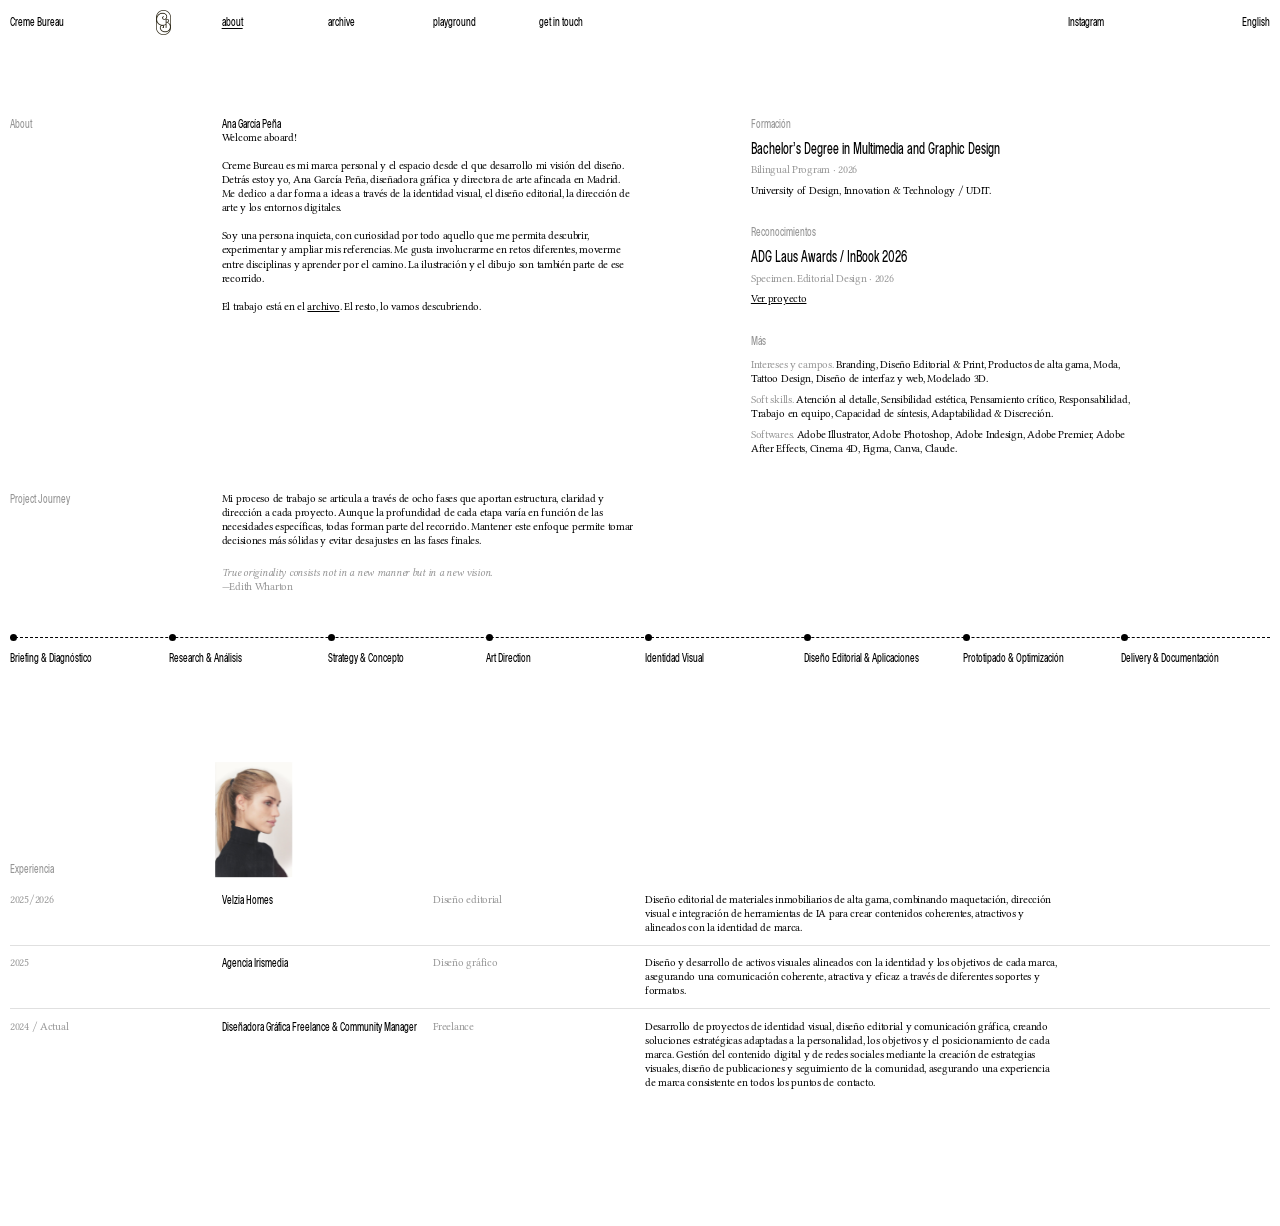
==== about.html @ 76ef9547 "About: Soft skills e Intereses y campos Co-Authored-By: Claude Opus 5.5 <noreply@anthropic.com>" ====
<!DOCTYPE html>
<html lang="es">
<head>
<meta charset="utf-8">
<meta name="viewport" content="width=device-width, initial-scale=1">
<title>About — Creme Bureau</title>
<meta name="description" content="Ana García Peña: diseño editorial y de marca, dirección de arte e ilustración. Experiencia, formación y proceso de trabajo.">
<link rel="preconnect" href="https://fonts.googleapis.com">
<link rel="preconnect" href="https://fonts.gstatic.com" crossorigin>
<link rel="stylesheet" href="https://fonts.googleapis.com/css2?family=Cossette+Titre&family=Libertinus+Math&family=Libertinus+Serif:ital@1&display=swap">
<link rel="stylesheet" href="css/estilo.css?v=202611250008">
<link rel="icon" type="image/png" sizes="32x32" href="img/logo/favicon-contorno-oscuro-32.png">
<link rel="icon" type="image/png" sizes="32x32" href="img/logo/favicon-contorno-oscuro-32.png" media="(prefers-color-scheme: light)">
<link rel="icon" type="image/png" sizes="192x192" href="img/logo/icono-contorno-oscuro-192.png" media="(prefers-color-scheme: light)">
<link rel="icon" type="image/png" sizes="32x32" href="img/logo/favicon-contorno-crema-32.png" media="(prefers-color-scheme: dark)">
<link rel="icon" type="image/png" sizes="192x192" href="img/logo/icono-contorno-crema-192.png" media="(prefers-color-scheme: dark)">
</head>
<body>

<a class="salto" href="#principal">Ir al contenido</a>

<header class="nav reticula">
  <a class="nav__marca" href="index.html">Creme Bureau</a>
  <a class="nav__logo" href="index.html" tabindex="-1" aria-hidden="true"><img src="img/logo/logo-menu.png" alt="" width="59" height="96"></a>
  <span class="nav__salto" aria-hidden="true"></span>
  <nav class="nav__enlaces" aria-label="Principal">
    <a href="about.html" aria-current="page">about</a>
    <a href="archive.html">archive</a>
    <a href="playground.html">playground</a>
    <a href="get-in-touch.html">get in touch</a>
  </nav>
  <div class="nav__extra">
    <a href="https://www.instagram.com/cremebureau/" rel="me">Instagram</a>
    <button class="idioma" id="idioma-btn" type="button">English</button>
  </div>
</header>

<main id="principal" class="pagina">
  <div data-i18n="es">
    <section class="bloque reticula">
      <p class="etiqueta">About</p>
      <div class="texto">
        <h1>Ana García Peña</h1>
        <p>Welcome aboard!</p>
        <p>Creme Bureau es mi marca personal y el espacio desde el que desarrollo mi visión del diseño. Detrás estoy yo, Ana García Peña, diseñadora gráfica y directora de arte afincada en Madrid. Me dedico a dar forma a ideas a través de la identidad visual, el diseño editorial, la dirección de arte y los entornos digitales.</p>
        <p>Soy una persona inquieta, con curiosidad por todo aquello que me permita descubrir, experimentar y ampliar mis referencias. Me gusta involucrarme en retos diferentes, moverme entre disciplinas y aprender por el camino. La ilustración y el dibujo son también parte de ese recorrido.</p>
        <p>El trabajo está en el <a href="archive.html"><u>archivo</u></a>. El resto, lo vamos descubriendo.</p>
      </div>
      <aside class="lateral">
        <div class="lateral__bloque">
          <p class="lateral__et">Formación</p>
          <p class="lateral__tit">Bachelor’s Degree in Multimedia and Graphic Design</p>
          <p class="suave">Bilingual Program · 2026</p>
          <p>University of Design, Innovation &amp; Technology / UDIT.</p>
        </div>
        <div class="lateral__bloque">
          <p class="lateral__et">Reconocimientos</p>
          <p class="lateral__tit">ADG Laus Awards / InBook 2026</p>
          <p class="suave">Specimen. Editorial Design · 2026</p>
          <p><a href="archive.html#specimen"><u>Ver proyecto</u></a></p>
        </div>
        <div class="lateral__bloque">
          <p class="lateral__et">Más</p>
          <p><span class="suave">Intereses y campos.</span> Branding, Diseño Editorial &amp; Print, Productos de alta gama, Moda, Tattoo Design, Diseño de interfaz y web, Modelado 3D.</p>
        <p><span class="suave">Soft skills.</span> Atención al detalle, Sensibilidad estética, Pensamiento crítico, Responsabilidad, Trabajo en equipo, Capacidad de síntesis, Adaptabilidad &amp; Discreción.</p>
        <p><span class="suave">Softwares.</span> Adobe Illustrator, Adobe Photoshop, Adobe Indesign, Adobe Premier, Adobe After Effects, Cinema 4D, Figma, Canva, Claude.</p>
        </div>
      </aside>
    </section>

    <section class="bloque reticula bloque--journey">
      <p class="etiqueta">Project Journey</p>
      <div class="texto">
        <p>Mi proceso de trabajo se articula a través de ocho fases que aportan estructura, claridad y dirección a cada proyecto. Aunque la profundidad de cada etapa varía en función de las necesidades específicas, todas forman parte del recorrido. Mantener este enfoque permite tomar decisiones más sólidas y evitar desajustes en las fases finales.</p>
        <p class="cita"><i>True originality consists not in a new manner but in a new vision.</i><br>—Edith Wharton</p>
      </div>
    </section>
    <section class="reticula linea-envoltura">
      <ol class="linea-tiempo">
        <li class="hito">
          <button class="hito__punto" type="button" aria-expanded="false">
            <span class="hito__titulo">Briefing &amp; Diagnóstico</span>
          </button>
          <p class="hito__desc">Comprender al cliente y el proyecto.</p>
        </li>
        <li class="hito">
          <button class="hito__punto" type="button" aria-expanded="false">
            <span class="hito__titulo">Research &amp; Análisis</span>
          </button>
          <p class="hito__desc">Construir un mapa estratégico y visual.</p>
        </li>
        <li class="hito">
          <button class="hito__punto" type="button" aria-expanded="false">
            <span class="hito__titulo">Strategy &amp; Concepto</span>
          </button>
          <p class="hito__desc">Definir la idea rectora.</p>
        </li>
        <li class="hito">
          <button class="hito__punto" type="button" aria-expanded="false">
            <span class="hito__titulo">Art Direction</span>
          </button>
          <p class="hito__desc">Definir el universo visual.</p>
        </li>
        <li class="hito">
          <button class="hito__punto" type="button" aria-expanded="false">
            <span class="hito__titulo">Identidad Visual</span>
          </button>
          <p class="hito__desc">Construir el sistema gráfico.</p>
        </li>
        <li class="hito">
          <button class="hito__punto" type="button" aria-expanded="false">
            <span class="hito__titulo">Diseño Editorial &amp; Aplicaciones</span>
          </button>
          <p class="hito__desc">Aplicar el sistema a soportes.</p>
        </li>
        <li class="hito">
          <button class="hito__punto" type="button" aria-expanded="false">
            <span class="hito__titulo">Prototipado &amp; Optimización</span>
          </button>
          <p class="hito__desc">Probar, ajustar y depurar.</p>
        </li>
        <li class="hito">
          <button class="hito__punto" type="button" aria-expanded="false">
            <span class="hito__titulo">Delivery &amp; Documentación</span>
          </button>
          <p class="hito__desc">Cerrar y proteger el sistema.</p>
        </li>
      </ol>
    </section>

    <section class="bloque reticula">
      <p class="etiqueta">Experiencia</p>
    </section>
    <section class="reticula tabla-envoltura">
      <ol class="tabla">
        <li class="fila">
          <p class="fila__numero">2025/2026</p>
          <h2 class="fila__titulo">Velzia Homes</h2>
          <div class="fila__nota">Diseño editorial</div>
          <div class="fila__cuerpo">
            <p>Diseño editorial de materiales inmobiliarios de alta gama, combinando maquetación, dirección visual e integración de herramientas de IA para crear contenidos coherentes, atractivos y alineados con la identidad de marca.</p>
          </div>
        </li>
        <li class="fila">
          <p class="fila__numero">2025</p>
          <h2 class="fila__titulo">Agencia Irismedia</h2>
          <div class="fila__nota">Diseño gráfico</div>
          <div class="fila__cuerpo">
            <p>Diseño y desarrollo de activos visuales alineados con la identidad y los objetivos de cada marca, asegurando una comunicación coherente, atractiva y eficaz a través de diferentes soportes y formatos.</p>
          </div>
        </li>
        <li class="fila">
          <p class="fila__numero">2024 / Actual</p>
          <h2 class="fila__titulo">Diseñadora Gráfica Freelance &amp; Community Manager</h2>
          <div class="fila__nota">Freelance</div>
          <div class="fila__cuerpo">
            <p>Desarrollo de proyectos de identidad visual, diseño editorial y comunicación gráfica, creando soluciones estratégicas adaptadas a la personalidad, los objetivos y el posicionamiento de cada marca. Gestión del contenido digital y de redes sociales mediante la creación de estrategias visuales, diseño de publicaciones y seguimiento de la comunidad, asegurando una experiencia de marca consistente en todos los puntos de contacto.</p>
          </div>
        </li>
      </ol>
    </section>
  </div>

  <div data-i18n="en" hidden>
    <section class="bloque reticula">
      <p class="etiqueta">About</p>
      <div class="texto">
        <h1>Ana García Peña</h1>
        <p>Welcome aboard!</p>
        <p>Creme Bureau is my personal brand and the space where I develop my vision of design. Behind it is me, Ana García Peña, a graphic designer and art director based in Madrid. I give shape to ideas through visual identity, editorial design, art direction and digital environments.</p>
        <p>I’m a restless person, curious about anything that lets me discover, experiment and broaden my references. I enjoy taking on different challenges, moving between disciplines and learning along the way. Illustration and drawing are part of that journey too.</p>
        <p>The work is in the <a href="archive.html"><u>archive</u></a>. The rest, we’ll discover along the way.</p>
      </div>
      <aside class="lateral">
        <div class="lateral__bloque">
          <p class="lateral__et">Education</p>
          <p class="lateral__tit">Bachelor’s Degree in Multimedia and Graphic Design</p>
          <p class="suave">Bilingual Program · 2026</p>
          <p>University of Design, Innovation &amp; Technology / UDIT.</p>
        </div>
        <div class="lateral__bloque">
          <p class="lateral__et">Awards &amp; recognition</p>
          <p class="lateral__tit">ADG Laus Awards / InBook 2026</p>
          <p class="suave">Editorial design · 2026</p>
          <p><a href="archive.html#specimen-en"><u>See project</u></a></p>
        </div>
        <div class="lateral__bloque">
          <p class="lateral__et">More</p>
          <p><span class="suave">Interests &amp; fields.</span> Branding, editorial &amp; print design, high-end products, fashion, tattoo design, interface &amp; web design, 3D modelling.</p>
        <p><span class="suave">Soft skills.</span> Attention to detail, aesthetic sensibility, critical thinking, responsibility, teamwork, ability to synthesize complex ideas, adaptability &amp; discretion.</p>
        <p><span class="suave">Software.</span> Adobe Illustrator, Photoshop, InDesign, Premiere and After Effects, Cinema 4D, Figma, Canva, Claude.</p>
        </div>
      </aside>
    </section>

    <section class="bloque reticula bloque--journey">
      <p class="etiqueta">Project journey</p>
      <div class="texto">
        <p>My design process is structured around eight phases that bring clarity, direction, and consistency to every project. While the depth of each stage varies depending on the project’s specific needs, each one plays a role in the overall journey. Following this approach leads to more informed design decisions and helps prevent misalignment in the later stages.</p>
        <p class="cita"><i>True originality consists not in a new manner but in a new vision.</i><br>—Edith Wharton</p>
      </div>
    </section>
    <section class="reticula linea-envoltura">
      <ol class="linea-tiempo">
        <li class="hito">
          <button class="hito__punto" type="button" aria-expanded="false">
            <span class="hito__titulo">Briefing &amp; Discovery</span>
          </button>
          <p class="hito__desc">Understand the client and the project.</p>
        </li>
        <li class="hito">
          <button class="hito__punto" type="button" aria-expanded="false">
            <span class="hito__titulo">Research &amp; Analysis</span>
          </button>
          <p class="hito__desc">Build the strategic and visual framework.</p>
        </li>
        <li class="hito">
          <button class="hito__punto" type="button" aria-expanded="false">
            <span class="hito__titulo">Strategy &amp; Concept Development</span>
          </button>
          <p class="hito__desc">Define the core concept.</p>
        </li>
        <li class="hito">
          <button class="hito__punto" type="button" aria-expanded="false">
            <span class="hito__titulo">Art Direction</span>
          </button>
          <p class="hito__desc">Shape the visual language.</p>
        </li>
        <li class="hito">
          <button class="hito__punto" type="button" aria-expanded="false">
            <span class="hito__titulo">Visual Identity</span>
          </button>
          <p class="hito__desc">Build the graphic system.</p>
        </li>
        <li class="hito">
          <button class="hito__punto" type="button" aria-expanded="false">
            <span class="hito__titulo">Editorial Design &amp; Applications</span>
          </button>
          <p class="hito__desc">Translate the system into applications.</p>
        </li>
        <li class="hito">
          <button class="hito__punto" type="button" aria-expanded="false">
            <span class="hito__titulo">Prototyping &amp; Refinement</span>
          </button>
          <p class="hito__desc">Test, refine, and optimize.</p>
        </li>
        <li class="hito">
          <button class="hito__punto" type="button" aria-expanded="false">
            <span class="hito__titulo">Delivery &amp; Documentation</span>
          </button>
          <p class="hito__desc">Deliver and document the system.</p>
        </li>
      </ol>
    </section>

    <section class="bloque reticula">
      <p class="etiqueta">Experience</p>
    </section>
    <section class="reticula tabla-envoltura">
      <ol class="tabla">
        <li class="fila">
          <p class="fila__numero">2025/2026</p>
          <h2 class="fila__titulo">Velzia Homes</h2>
          <div class="fila__nota">Editorial design</div>
          <div class="fila__cuerpo">
            <p>Designed and produced premium editorial publications for the real estate sector, combining editorial design, visual art direction, and AI-assisted workflows to deliver cohesive, high-quality content aligned with the brand’s visual identity.</p>
          </div>
        </li>
        <li class="fila">
          <p class="fila__numero">2025</p>
          <h2 class="fila__titulo">Irismedia Agency</h2>
          <div class="fila__nota">Graphic design</div>
          <div class="fila__cuerpo">
            <p>Designed and developed visual assets aligned with each brand’s identity and strategic objectives, ensuring clear, engaging, and consistent communication across a wide range of media and formats.</p>
          </div>
        </li>
        <li class="fila">
          <p class="fila__numero">2024/now</p>
          <h2 class="fila__titulo">Freelance Graphic Designer &amp; Community Manager</h2>
          <div class="fila__nota">Freelance</div>
          <div class="fila__cuerpo">
            <p>Developed branding, editorial design and visual communication projects, creating strategic design solutions tailored to each brand’s identity, goals, and positioning. Managed digital content and social media, combining visual strategy, content creation, and community management to deliver a consistent brand experience across all touchpoints.</p>
          </div>
        </li>
      </ol>
    </section>
  </div>
</main>

<figure class="flotante" aria-hidden="true"><img src="img/moi/ana.jpg" alt="" width="720" height="1080"></figure>

<script src="js/cristal.js?v=202611250008"></script>
<script src="js/flotante.js?v=202611250008"></script>
</body>
</html>
---- css/estilo.css ----
/* Creme Bureau — hoja de estilos
   Estilo editorial mínimo: lienzo blanco, Cossette Titre para títulos y Libertinus Math para texto,
   menú en una línea y retícula de 12 columnas. */

:root {
  --papel: #ffffff;
  --tinta: #000000;
  --tinta-suave: rgba(0, 0, 0, 0.42);
  --reserva: #ececec;      /* fondo de los huecos de imagen */

  --texto: "Libertinus Math", "Libertinus Serif", Georgia, "Times New Roman", serif;
  --titulo: "Cossette Titre", "Libertinus Math", Georgia, serif;

  /* La tipografía escala con la ventana, como en un lienzo de Readymag */
  --cuerpo: clamp(11px, 0.88vw, 15px);
  --margen: 10px;
  --columnas: 12;
  --hueco: 10px;
}

*,
*::before,
*::after {
  box-sizing: border-box;
}

html {
  -webkit-text-size-adjust: 100%;
}

body {
  margin: 0;
  background: var(--papel);
  color: var(--tinta);
  font-family: var(--texto);
  font-size: var(--cuerpo);
  font-weight: 400;
  line-height: 1.25;
  letter-spacing: -0.025em;  /* tracking -25 en el texto (Libertinus Math) */
  text-rendering: optimizeLegibility;
  -webkit-font-smoothing: antialiased;
}

[hidden] {
  display: none !important;
}

h1, h2, h3, p, ol, ul, figure {
  margin: 0;
  padding: 0;
  font-size: inherit;
  font-weight: inherit;
}

ol, ul {
  list-style: none;
}

/* Títulos en Cossette Titre */
h1,
h2,
.etiqueta,
.nav {
  font-family: var(--titulo);
  font-weight: 400;
  letter-spacing: 0;
}

a {
  color: inherit;
  text-decoration: none;
}

a:hover {
  opacity: 0.45;
}

img {
  display: block;
  width: 100%;
  height: 100%;
  object-fit: cover;
}

.reticula {
  display: grid;
  grid-template-columns: repeat(var(--columnas), minmax(0, 1fr));
  column-gap: var(--hueco);
  padding: 0 var(--margen);
}

.suave {
  color: var(--tinta-suave);
}

/* Accesibilidad */

.salto {
  position: absolute;
  left: -9999px;
}

.salto:focus {
  left: var(--margen);
  top: var(--margen);
  z-index: 100;
  background: var(--papel);
  padding: 4px 6px;
}

.sr-solo {
  position: absolute;
  width: 1px;
  height: 1px;
  padding: 0;
  margin: -1px;
  overflow: hidden;
  clip: rect(0, 0, 0, 0);
  white-space: nowrap;
  border: 0;
}

a:focus-visible,
button:focus-visible {
  outline: 1px solid var(--tinta);
  outline-offset: 2px;
}

/* Menú: una sola línea repartida en columnas */

.nav {
  position: sticky;
  top: 0;
  z-index: 50;
  padding-top: var(--margen);
  padding-bottom: var(--margen);
  background: transparent;
}

/* En la portada flota a media altura sobre las imágenes */
.nav--centro {
  position: fixed;
  top: 50%;
  left: 0;
  right: 0;
  transform: translateY(-50%);
  background: transparent;
  padding: 0 var(--margen);
}

.nav__enlaces,
.nav__extra {
  display: contents;
}

.nav {
  align-items: center;
}

.nav__marca { grid-column: 1; white-space: nowrap; }
.nav__logo { grid-column: 2; justify-self: center; line-height: 0; }
.nav__salto { display: none; }

.nav__logo img {
  width: auto;
  height: 2.2em;
}
.nav__enlaces a:nth-child(1) { grid-column: 3; }
.nav__enlaces a:nth-child(2) { grid-column: 4; }
.nav__enlaces a:nth-child(3) { grid-column: 5; }
.nav__enlaces a:nth-child(4) { grid-column: 6; }
.nav__extra > :nth-child(1) { grid-column: 11; }
.nav__extra > :nth-child(2) { grid-column: 12; justify-self: end; }

.nav a[aria-current="page"] {
  text-decoration: underline;
  text-decoration-thickness: 1px;
  text-underline-offset: 2px;
}

.idioma {
  font: inherit;
  color: inherit;
  background: none;
  border: 0;
  padding: 0;
  cursor: pointer;
}

.idioma:hover {
  opacity: 0.45;
}

/* Portada: imágenes sueltas sobre el lienzo */

.lienzo {
  position: relative;
  height: 128vw;
}

.pieza {
  position: absolute;
  left: var(--x);
  top: var(--y);
  width: var(--w);
}

.pieza__imagen {
  aspect-ratio: var(--proporcion, 3 / 4);
  background: var(--reserva);
  overflow: hidden;
}

.pieza__pie {
  display: block;
  margin-top: 4px;
  color: var(--tinta-suave);
}

.pieza a:hover {
  opacity: 1;
}

.pieza a:hover .pieza__pie {
  color: var(--tinta);
}

.portada-texto {
  position: absolute;
  left: var(--x);
  top: var(--y);
  width: var(--w);
}

.portada-texto p + p {
  margin-top: 1.25em;
}

/* Páginas interiores */

.pagina {
  padding-top: 8vh;
  padding-bottom: 14vh;
}

.bloque + .bloque {
  margin-top: 9vh;
}

.etiqueta {
  grid-column: 1 / span 2;
  color: var(--tinta-suave);
}

.texto {
  grid-column: 3 / span 4;
  max-width: 42em;
}

.texto p + p {
  margin-top: 1.25em;
}

.texto--ancho {
  grid-column: 3 / span 6;
}

/* Libertinus Math no tiene cursiva: se usa la de Libertinus Serif (mismo diseño) */
.destacado,
em,
i {
  font-family: "Libertinus Serif", var(--texto);
  font-style: italic;
}

/* Tabla editorial: moi (tiempos) y archive (proyectos) */

.tabla {
  grid-column: 1 / -1;
  display: grid;
  grid-template-columns: subgrid;
}

.fila {
  grid-column: 1 / -1;
  display: grid;
  grid-template-columns: subgrid;
  padding: 0.9em 0;
  scroll-margin-top: 4em;
}

.fila + .fila {
  border-top: 1px solid rgba(0, 0, 0, 0.12);
}

.fila__numero { grid-column: 1 / span 2; color: var(--tinta-suave); font-variant-numeric: tabular-nums; }
.fila__titulo { grid-column: 3 / span 2; }
.fila__nota   { grid-column: 5 / span 2; color: var(--tinta-suave); }
.fila__cuerpo { grid-column: 7 / span 4; max-width: 42em; }
.fila__cuerpo p + p { margin-top: 1.25em; }

/* Archive: índice con vista previa al pasar el cursor */

.indice {
  grid-column: 3 / span 3;
}

.indice li {
  position: relative;
}

.indice__vista {
  position: fixed;
  left: 58vw;
  top: 50%;
  width: 22vw;
  aspect-ratio: 3 / 4;
  transform: translateY(-50%);
  background: var(--reserva);
  overflow: hidden;
  opacity: 0;
  pointer-events: none;
  transition: opacity 0.15s ease;
  z-index: 10;
}

.indice li:hover .indice__vista,
.indice a:focus-visible + .indice__vista {
  opacity: 1;
}

/* Archive: galería de 4 a 6 fotos por proyecto.
   Las fotos van en img/<proyecto>/01.jpg … 06.jpg; los huecos sin foto se ocultan. */

.galeria {
  grid-column: 3 / -1;
  display: grid;
  grid-template-columns: repeat(6, minmax(0, 1fr));
  gap: var(--hueco);
  margin-top: 1.4em;
}

.galeria__foto {
  aspect-ratio: 4 / 5;
  background: var(--reserva);
  overflow: hidden;
  cursor: pointer;
}

.galeria__foto img {
  transition: opacity 0.2s ease;
}

.galeria__foto:hover img {
  opacity: 0.85;
}

/* Si el proyecto ya tiene alguna foto, los huecos vacíos desaparecen;
   si aún no tiene ninguna, se ven los seis recuadros grises de reserva. */
.galeria__foto.vacia {
  cursor: default;
}

.galeria__foto.vacia img {
  display: none;
}

.galeria:has(.galeria__foto:not(.vacia)) .galeria__foto.vacia {
  display: none;
}

/* Fotos ancladas: se pegan en grande sobre la página y quedan fijas al hacer scroll */

.anclada {
  position: fixed;
  margin: 0;
  background: var(--reserva);
  box-shadow: 0 10px 40px -12px rgba(0, 0, 0, 0.28);
  animation: anclar 0.28s cubic-bezier(0.2, 0.8, 0.2, 1);
}

.anclada img {
  width: 100%;
  height: auto;
  object-fit: contain;
}

.anclada__cerrar {
  position: absolute;
  top: 0;
  right: 0;
  width: 26px;
  height: 26px;
  display: flex;
  align-items: center;
  justify-content: center;
  font: inherit;
  font-size: 16px;
  line-height: 1;
  color: var(--tinta);
  background: var(--papel);
  border: 0;
  padding: 0;
  cursor: pointer;
}

.anclada__cerrar:hover {
  background: var(--tinta);
  color: var(--papel);
}

.despejar {
  position: fixed;
  right: var(--margen);
  bottom: var(--margen);
  font: inherit;
  color: var(--tinta);
  background: var(--papel);
  border: 0;
  padding: 4px 6px;
  cursor: pointer;
}

.despejar:hover {
  opacity: 0.6;
}

@keyframes anclar {
  from {
    opacity: 0;
    transform: scale(0.94);
  }
}

@media (prefers-reduced-motion: reduce) {
  .anclada {
    animation: none;
  }
}

.galeria__foto {
  -webkit-tap-highlight-color: transparent;
}

/* Contacto */

.contacto-correo {
  font-size: 2.4em;
  line-height: 1.1;
  font-family: var(--titulo);
  font-weight: 400;
  letter-spacing: 0;
}

/* Playground */

.en-construccion {
  display: inline-block;
  margin-bottom: 1.25em;
  color: var(--tinta-suave);
}

/* Playground: lienzo para dibujar con boli Bic (js/boli.js) */

.boli-lienzo {
  position: fixed;
  inset: 0;
  z-index: 40;              /* encima del texto, debajo del menú */
  touch-action: none;       /* en móvil el dedo dibuja en vez de desplazar */
  cursor: url("data:image/svg+xml,%3Csvg xmlns='http://www.w3.org/2000/svg' width='12' height='12'%3E%3Ccircle cx='6' cy='6' r='2' fill='%231630a0'/%3E%3Ccircle cx='6' cy='6' r='5' fill='none' stroke='%231630a0' stroke-opacity='.35'/%3E%3C/svg%3E") 6 6, crosshair;
  -webkit-user-select: none;
  user-select: none;
}

.boli-controles {
  position: fixed;
  right: var(--margen);
  bottom: var(--margen);
  z-index: 60;
  display: flex;
  gap: 14px;
  font-family: var(--titulo);
  letter-spacing: 0;
}

.boli-controles button {
  font: inherit;
  color: var(--tinta);
  background: var(--papel);
  border: 0;
  padding: 2px 4px;
  cursor: pointer;
}

.boli-controles button:hover {
  opacity: 0.45;
}

.boli-controles {
  align-items: center;
  flex-wrap: wrap;
  justify-content: flex-end;
}

.boli-grosor {
  display: flex;
  align-items: center;
  gap: 8px;
  background: var(--papel);
  padding: 2px 4px;
}

.boli-grosor input[type="range"] {
  -webkit-appearance: none;
  appearance: none;
  width: 110px;
  height: 18px;
  margin: 0;
  background: transparent;
  cursor: pointer;
}

.boli-grosor input[type="range"]::-webkit-slider-runnable-track {
  height: 1px;
  background: var(--tinta);
}

.boli-grosor input[type="range"]::-moz-range-track {
  height: 1px;
  background: var(--tinta);
}

.boli-grosor input[type="range"]::-webkit-slider-thumb {
  -webkit-appearance: none;
  width: 11px;
  height: 11px;
  margin-top: -5px;
  border-radius: 50%;
  background: var(--tinta);
  border: 0;
}

.boli-grosor input[type="range"]::-moz-range-thumb {
  width: 11px;
  height: 11px;
  border-radius: 50%;
  background: var(--tinta);
  border: 0;
}

.boli-grosor__muestra {
  width: 16px;
  height: 16px;
  display: flex;
  align-items: center;
  justify-content: center;
}

.boli-grosor__muestra span {
  display: block;
  border-radius: 50%;
  background: rgb(22, 48, 150);
  flex: none;
}

.boli-pista {
  color: rgb(22, 48, 150);
}

.texto .boli-pista + .boli-pista {
  margin-top: 0.3em;   /* los dos párrafos de Playground, más juntos */
}

/* Móvil: menú arriba en una fila y contenido en una columna */

@media (max-width: 40rem) {
  :root {
    --cuerpo: 12px;
    --columnas: 4;
  }

  .nav,
  .nav--centro {
    position: sticky;
    top: 0;
    transform: none;
    background: transparent;
    padding: var(--margen);
    display: flex;
    flex-wrap: wrap;
    gap: 6px 14px;
  }

  .nav__salto {
    display: block;
    flex-basis: 100%;
    height: 0;
  }

  .nav__logo img {
    height: 1.9em;
  }

  .nav__extra > :nth-child(2) {
    margin-left: auto;
  }

  .lienzo {
    height: auto;
    padding: 24px var(--margen) 64px;
    display: flex;
    flex-direction: column;
    gap: 40px;
  }

  .pieza,
  .portada-texto {
    position: static;
    width: 62%;
  }

  .pieza:nth-of-type(even) {
    align-self: flex-end;
  }

  .etiqueta,
  .texto,
  .texto--ancho,
  .indice {
    grid-column: 1 / -1;
  }

  .etiqueta {
    margin-bottom: 0.9em;
  }

  .fila__numero { grid-column: 1; }
  .fila__titulo { grid-column: 2 / -1; }
  .fila__nota   { grid-column: 2 / -1; }
  .fila__cuerpo { grid-column: 2 / -1; margin-top: 0.6em; }

  .galeria {
    grid-column: 2 / -1;
    grid-template-columns: repeat(2, minmax(0, 1fr));
  }

  .indice__vista {
    display: none;
  }

  .contacto-correo {
    font-size: 1.8em;
  }
}

@media (prefers-reduced-motion: reduce) {
  .indice__vista,
  .galeria__foto img {
    transition: none;
  }
}

.tabla-envoltura {
  margin-top: 0.6em;
}

/* Pantallas táctiles: zonas de toque más grandes y sin efecto hover "pegado" */

@media (pointer: coarse) {
  .nav a,
  .idioma {
    padding-top: 6px;
    padding-bottom: 6px;
  }

  .anclada__cerrar {
    width: 36px;
    height: 36px;
    font-size: 20px;
  }

  .boli-controles button,
  .despejar {
    padding: 8px 10px;
  }

  .boli-grosor input[type="range"] {
    height: 32px;
  }

  .boli-grosor input[type="range"]::-webkit-slider-thumb {
    width: 18px;
    height: 18px;
    margin-top: -9px;
  }

  .boli-grosor input[type="range"]::-moz-range-thumb {
    width: 18px;
    height: 18px;
  }
}

@media (hover: none) {
  a:hover,
  .idioma:hover,
  .boli-controles button:hover,
  .despejar:hover {
    opacity: 1;
  }

  .galeria__foto:hover img {
    opacity: 1;
  }
}

/* Subtítulos de sección dentro de los proyectos ("Propósito/", "Dirección de arte/"…) */

.fila__cuerpo .apartado {
  margin-top: 1.6em;
  font-family: var(--titulo);
  letter-spacing: 0;
  text-transform: uppercase;
  font-size: 0.92em;
}

.fila__cuerpo .apartado + p {
  margin-top: 0.3em;
}

/* Citas (Paul Rand, Edith Wharton) */

.cita {
  color: var(--tinta-suave);
}

.texto .cita {
  margin-top: 1.6em;
}

/* Separación entre una tabla y la sección siguiente (Moi: Experiencia, Formación…) */
.tabla-envoltura + .bloque {
  margin-top: 9vh;
}

/* Archive: títulos de proyecto grandes y ficha en gris con la tipografía de títulos */
.pagina--archive .fila__titulo {
  font-size: 2.2em;
  line-height: 1;
  letter-spacing: 0;
}

.pagina--archive .fila__nota {
  font-family: var(--titulo);
  letter-spacing: 0;
  color: var(--tinta-suave);
}

@media (max-width: 40rem) {
  .pagina--archive .fila__titulo {
    font-size: 1.8em;
    margin-bottom: 0.3em;
  }
}

/* Archive: ficha un poco más separada del texto */
.pagina--archive .fila__nota {
  padding-right: 2.5em;
}

/* Archive: índice de proyectos grande, con la tipografía de títulos */
.pagina--archive .indice {
  grid-column: 3 / -1;
  font-family: var(--titulo);
  letter-spacing: 0;
  font-size: 2.6em;
  line-height: 1.04;
}

@media (max-width: 40rem) {
  .pagina--archive .fila__nota {
    padding-right: 0;
    margin-top: 0.4em;
  }

  .pagina--archive .indice {
    grid-column: 1 / -1;
    font-size: 1.7em;
    margin-top: 0.4em;
  }
}

/* Moi: foto que flota por la pantalla y rebota en los bordes (js/flotante.js) */
.flotante {
  position: fixed;
  top: 0;
  left: 0;
  z-index: 70;              /* encima de todo, también del menú */
  width: clamp(64px, 6vw, 110px);
  margin: 0;
  visibility: hidden;       /* se muestra cuando el script la coloca */
  pointer-events: none;     /* no bloquea los clics del menú ni de los enlaces */
  will-change: transform;
}

.flotante--lista {
  visibility: visible;
}

.flotante img {
  width: 100%;
  height: auto;
  display: block;
}

@media (max-width: 40rem) {
  .flotante {
    width: 18vw;
  }
}



/* Portada y contacto: fondo verde del logo y texto crema */
.fondo-verde {
  --papel: #302b1b;
  --tinta: #f4f0e1;
  --tinta-suave: rgba(244, 240, 225, 0.55);
  --reserva: rgba(244, 240, 225, 0.08);
  background: var(--papel);
  color: var(--tinta);
}

html:has(body.fondo-verde) {
  background: #302b1b;
}

.fondo-verde ::selection {
  background: #f4f0e1;
  color: #302b1b;
}

/* Playground: "Guardar dibu" abre un menú con Foto / PDF */
.boli-guardar {
  position: relative;
}

.boli-guardar__menu {
  position: absolute;
  right: 0;
  bottom: calc(100% + 6px);
  display: flex;
  flex-direction: column;
  align-items: flex-end;
  gap: 2px;
  background: var(--papel);
  padding: 4px 0;
}

.boli-guardar__menu[hidden] {
  display: none;
}

.boli-guardar__menu button {
  white-space: nowrap;
}

#boli-guardar[aria-expanded="true"] {
  text-decoration: underline;
  text-underline-offset: 2px;
}

/* Un bloque oculto (versión en el otro idioma) no debe separar al siguiente:
   así el texto queda a la misma altura en español y en inglés */
.bloque[hidden] + .bloque {
  margin-top: 0;
}

/* About: Project Journey como línea de tiempo (ordenador: horizontal con hover;
   móvil: vertical, se toca cada fase para ver su descripción) */
.linea-envoltura {
  margin-top: 3em;
}

.linea-tiempo {
  grid-column: 1 / -1;
  position: relative;
  display: grid;
  grid-template-columns: repeat(8, minmax(0, 1fr));
  column-gap: var(--hueco);
}

/* La línea discontinua */
.linea-tiempo::before {
  content: "";
  position: absolute;
  left: 0;
  right: 0;
  top: 5px;
  border-top: 1px dashed var(--tinta);
}

.hito {
  position: relative;
  padding-right: 1.2em;
}

.hito__punto {
  display: block;
  width: 100%;
  padding: 0;
  font: inherit;
  color: inherit;
  text-align: left;
  background: none;
  border: 0;
  cursor: pointer;
}

/* El punto sobre la línea */
.hito__punto::before {
  content: "";
  position: relative;
  z-index: 1;
  display: block;
  width: 11px;
  height: 11px;
  margin-bottom: 1.1em;
  border-radius: 50%;
  background: var(--tinta);
  transition: transform 0.2s ease;
}

.hito__num {
  display: block;
  color: var(--tinta-suave);
  margin-bottom: 0.2em;
}

.hito__titulo {
  display: block;
  font-family: var(--titulo);
  letter-spacing: 0;
  font-size: 1.25em;
  line-height: 1.05;
}

.hito__desc {
  margin-top: 0.7em;
  opacity: 0;
  transform: translateY(-4px);
  transition: opacity 0.25s ease, transform 0.25s ease;
}

/* Mostrar la descripción: hover en ordenador, toque o teclado en cualquier dispositivo */
@media (hover: hover) {
  .hito:hover .hito__desc { opacity: 1; transform: none; }
  .hito:hover .hito__punto::before { transform: scale(1.5); }
  .hito:hover .hito__titulo { text-decoration: underline; text-decoration-thickness: 1px; text-underline-offset: 3px; }
}

.hito--abierto .hito__desc,
.hito__punto:focus-visible + .hito__desc {
  opacity: 1;
  transform: none;
}

.hito--abierto .hito__punto::before {
  transform: scale(1.5);
}

.hito__punto:focus-visible {
  outline: none;
}

.hito__punto:focus-visible .hito__titulo {
  text-decoration: underline;
  text-underline-offset: 3px;
}

@media (max-width: 40rem) {
  .linea-tiempo {
    grid-template-columns: 1fr;
    row-gap: 1.3em;
  }

  .linea-tiempo::before {
    left: 5px;
    right: auto;
    top: 6px;
    bottom: 6px;
    border-top: 0;
    border-left: 1px dashed var(--tinta);
  }

  .hito {
    padding-right: 0;
    padding-left: 2em;
  }

  .hito__punto::before {
    position: absolute;
    left: 0;
    top: 0.25em;
    margin: 0;
  }

  .hito__num {
    display: inline;
    margin-right: 0.5em;
  }

  .hito__titulo {
    display: inline;
  }

  .hito__desc {
    display: none;
    margin-top: 0.4em;
  }

  .hito--abierto .hito__desc {
    display: block;
  }
}

@media (prefers-reduced-motion: reduce) {
  .hito__desc,
  .hito__punto::before {
    transition: none;
  }
}

.linea-envoltura + .bloque {
  margin-top: 9vh;
}

/* Línea de tiempo: ajustes (puntos más pequeños, sin números, títulos más pequeños,
   resaltado con degradado amarillo fosforito al pasar el ratón) */
.linea-tiempo::before {
  top: 3px;
}

.hito__punto::before {
  width: 7px;
  height: 7px;
  margin-bottom: 0.9em;
}

.hito__titulo {
  display: inline;
  font-size: 1em;
  line-height: 1.25;
  padding: 0 0.15em;
  margin-left: -0.15em;
  -webkit-box-decoration-break: clone;
  box-decoration-break: clone;
  background-image: linear-gradient(100deg,
    rgba(234, 255, 0, 0) 0%,
    rgba(234, 255, 0, 0.75) 6%,
    #eaff00 45%,
    rgba(214, 255, 40, 0.85) 90%,
    rgba(214, 255, 40, 0) 100%);
  background-repeat: no-repeat;
  background-position: 0 60%;
  background-size: 0% 78%;
  transition: background-size 0.35s ease;
}

@media (hover: hover) {
  .hito:hover .hito__titulo {
    text-decoration: none;
    background-size: 100% 78%;
  }
  .hito:hover .hito__punto::before { transform: scale(1.4); }
}

.hito--abierto .hito__titulo,
.hito__punto:focus-visible .hito__titulo {
  text-decoration: none;
  background-size: 100% 78%;
}

.hito--abierto .hito__punto::before {
  transform: scale(1.4);
}

@media (max-width: 40rem) {
  .linea-tiempo::before {
    left: 3px;
  }

  .hito {
    padding-left: 1.6em;
  }

  .hito__punto::before {
    top: 0.45em;
    margin: 0;
  }
}

@media (prefers-reduced-motion: reduce) {
  .hito__titulo {
    transition: none;
  }
}

/* About: columna lateral a la derecha de la bio (Reconocimientos y Más) */
.lateral {
  grid-column: 8 / -1;
  grid-row: 1;
  align-self: start;
  max-width: 34em;
  color: var(--tinta);
}

.lateral__bloque + .lateral__bloque {
  margin-top: 2.4em;
}

.lateral__bloque p + p {
  margin-top: 0.6em;
}

.lateral__et {
  color: var(--tinta-suave);
  font-family: var(--titulo);
  letter-spacing: 0;
  margin-bottom: 0.9em;
}

.lateral__tit {
  font-family: var(--titulo);
  letter-spacing: 0;
  font-size: 1.25em;
  line-height: 1.1;
}

@media (max-width: 40rem) {
  .lateral {
    grid-column: 1 / -1;
    grid-row: auto;
    margin-top: 3em;
  }
}

/* Línea de tiempo: más aire arriba y abajo */
.linea-envoltura {
  margin-top: 7em;
  padding-bottom: 3em;
}

.linea-envoltura + .bloque {
  margin-top: 14vh;
}

@media (max-width: 40rem) {
  .linea-envoltura {
    margin-top: 4em;
    padding-bottom: 1em;
  }
}

/* Contacto: formulario sencillo (envía a info@cremebureau.com vía FormSubmit) */
/* Enlace al PDF de servicios y precios */
.enlace-pdf {
  display: inline-flex;
  align-items: baseline;
  gap: 0.4em;
  font-family: var(--titulo);
  font-size: clamp(1.25rem, 2.4vw, 1.75rem);
  line-height: 1.2;
  text-decoration: underline;
  text-decoration-thickness: 1px;
  text-underline-offset: 0.2em;
}

.enlace-pdf__flecha {
  display: inline-block;
  transition: transform 0.25s ease;
}

.enlace-pdf:hover .enlace-pdf__flecha,
.enlace-pdf:focus-visible .enlace-pdf__flecha {
  transform: translateY(0.18em);
}

.contacto-form {
  margin: 2.2em 0 2.4em;
  max-width: 34em;
}

.contacto-form__campo {
  display: block;
  margin-bottom: 1.4em;
}

.contacto-form__campo span {
  display: block;
  margin-bottom: 0.4em;
  color: var(--tinta-suave);
  font-family: var(--titulo);
  letter-spacing: 0;
}

.contacto-form input,
.contacto-form textarea {
  display: block;
  width: 100%;
  padding: 0.3em 0 0.5em;
  font: inherit;
  color: var(--tinta);
  background: transparent;
  border: 0;
  border-bottom: 1px solid var(--tinta-suave);
  border-radius: 0;
  resize: vertical;
  -webkit-appearance: none;
  appearance: none;
}

.contacto-form textarea {
  min-height: 6em;
}

.contacto-form input::placeholder,
.contacto-form textarea::placeholder {
  color: var(--tinta-suave);
  opacity: 0.7;
}

.contacto-form input:focus,
.contacto-form textarea:focus {
  outline: none;
  border-bottom-color: var(--tinta);
}

.contacto-form button {
  font-family: var(--titulo);
  font-size: 1.1em;
  letter-spacing: 0;
  color: var(--papel);
  background: var(--tinta);
  border: 0;
  padding: 0.5em 1.4em;
  cursor: pointer;
}

.contacto-form button:hover {
  opacity: 0.8;
}

.contacto-form button:disabled {
  opacity: 0.5;
  cursor: default;
}

.contacto-form__estado {
  margin-top: 1em;
  min-height: 1.25em;
}

.contacto-form__trampa {
  position: absolute;
  left: -9999px;
  width: 1px;
  height: 1px;
  opacity: 0;
}

/* Portada: franja vertical con las disciplinas, de arriba abajo de la pantalla,
   entre "Creme Bureau" y el logo. El texto avanza sin parar (js/cristal.js). */
.franja {
  position: fixed;
  top: 0;
  bottom: 0;
  left: var(--franja-x, 160px);
  width: 1.4em;
  transform: translateX(-50%);
  overflow: hidden;
  z-index: 0;
  pointer-events: none;
  color: var(--tinta-suave);
  font-family: var(--titulo);
  letter-spacing: 0.02em;
  text-transform: uppercase;
  white-space: nowrap;
}

.franja__pista {
  writing-mode: vertical-rl;
  transform: rotate(180deg);      /* se lee de abajo arriba */
  line-height: 1.4em;
  will-change: transform;
}

/* Las fotos y el texto de la portada pasan por encima de la franja */
.lienzo .pieza,
.lienzo .portada-texto {
  z-index: 1;
}

.lienzo .pieza {
  position: absolute;
}

@media (max-width: 40rem) {
  .lienzo .pieza,
  .lienzo .portada-texto {
    position: relative;
  }
}

/* Móvil: no cabe entre el nombre y el logo; la franja va al borde derecho,
   por debajo del menú */
@media (max-width: 40rem) {
  .franja {
    left: auto !important;
    right: 0;
    top: 84px;
    transform: none;
    font-size: 0.85em;
  }
}

/* Franja: letra más fina. Cossette Titre solo tiene un peso, así que se adelgaza
   "comiéndole" el borde con un trazo del color del fondo */
.franja {
  -webkit-text-stroke: 0.35px var(--papel);
  -webkit-font-smoothing: antialiased;
}

/* Portada: viaje en 3D. Al hacer scroll se avanza de frente y las fotos,
   colocadas a distintas profundidades, van pasando (parallax). js/cristal.js
   Fondo negro con texto claro (contraste accesible) */
.portada {
  --papel: #000000;
  --tinta: #ffffff;
  --tinta-suave: rgba(255, 255, 255, 0.7);
  --reserva: #1a1a1a;
  background: var(--papel);
  color: var(--tinta);
}

html:has(body.portada) {
  background: #000000;
  color-scheme: dark;
}

.tunel {
  position: relative;
  z-index: 0;
  height: 520vh;                 /* recorrido de scroll del viaje */
}

.tunel__escena {
  position: sticky;
  top: 0;
  height: 100vh;
  height: 100svh;
  overflow: hidden;
  perspective: 900px;
  perspective-origin: 50% 50%;
}

/* Luz al final del túnel: un resplandor central muy suave y difuso */
.tunel__luz {
  position: absolute;
  left: 50%;
  top: 50%;
  width: min(70vw, 900px);
  aspect-ratio: 1;
  transform: translate(-50%, -50%);
  border-radius: 50%;
  background: radial-gradient(closest-side,
    rgba(255, 250, 236, 0.16) 0%,
    rgba(255, 250, 236, 0.07) 35%,
    rgba(255, 250, 236, 0.02) 65%,
    rgba(255, 250, 236, 0) 100%);
  filter: blur(30px);
  pointer-events: none;
  animation: tunel-luz 9s ease-in-out infinite alternate;
}

@keyframes tunel-luz {
  from { opacity: 0.75; transform: translate(-50%, -50%) scale(0.94); }
  to   { opacity: 1;    transform: translate(-50%, -50%) scale(1.04); }
}

@media (prefers-reduced-motion: reduce) {
  .tunel__luz { animation: none; }
}

.tunel__mundo {
  position: absolute;
  left: 50%;
  top: 50%;
  transform-style: preserve-3d;
  will-change: transform;
}

.tunel__foto {
  position: absolute;
  left: 0;
  top: 0;
  margin: 0;
  width: min(40vw, 640px);
  will-change: transform, opacity;
  backface-visibility: hidden;
}

.tunel__foto img {
  display: block;
  width: 100%;
  height: auto;
}

.tunel__foto figcaption {
  margin-top: 6px;
  font-family: var(--titulo);
  letter-spacing: 0;
}

@media (max-width: 40rem) {
  .tunel__foto {
    width: 72vw;
  }
}

/* Menú y franja legibles sobre cualquier foto */
.portada .nav,
.portada .franja {
  mix-blend-mode: difference;
}

.portada .nav {
  color: #ffffff;
}

.portada .franja {
  z-index: 2;
  color: rgba(255, 255, 255, 0.7);
  -webkit-text-stroke: 0;
}

@media (max-width: 40rem) {
  .revista__doble {
    grid-template-columns: 1fr;
    grid-template-rows: 1fr 1fr;
  }

  .revista__pagina--izq {
    border-right: 0;
    border-bottom: 1px solid rgba(0, 0, 0, 0.08);
  }

  .revista__pagina--izq::after,
  .revista__pagina--der::after {
    left: 0;
    right: 0;
    width: auto;
    height: 9%;
  }

  .revista__pagina--izq::after {
    top: auto;
    bottom: 0;
    background: linear-gradient(to top, rgba(0, 0, 0, 0.14), transparent);
  }

  .revista__pagina--der::after {
    top: 0;
    bottom: auto;
    background: linear-gradient(to bottom, rgba(0, 0, 0, 0.1), transparent);
  }
}

/* Franja de disciplinas en gris clarito */
.franja,
.portada .franja {
  color: #c8c8c8;
  mix-blend-mode: normal;
  -webkit-text-stroke: 0;
}

/* Cursor propio: el logo, siempre en contraste (se invierte según el fondo).
   Sobre enlaces y botones se transforma en un degradado difuminado.
   Solo en ordenador (ratón); en pantallas táctiles no se usa. */
@media (hover: hover) and (pointer: fine) {
  html.cursor-propio,
  html.cursor-propio * {
    cursor: none;
  }
}

.cursor {
  position: fixed;
  top: 0;
  left: 0;
  z-index: 9999;
  width: 14px;
  height: 23px;
  margin: -11.5px 0 0 -7px;
  pointer-events: none;
  mix-blend-mode: difference;
  will-change: transform;
  opacity: 0;
  transition: opacity 0.2s ease;
}

.cursor--visible {
  opacity: 1;
}

.cursor__forma {
  position: absolute;
  inset: 0;
  background: #ffffff;
  -webkit-mask: url("../img/logo/logo.png") center / contain no-repeat;
  mask: url("../img/logo/logo.png") center / contain no-repeat;
  transition: transform 0.35s cubic-bezier(0.2, 0.8, 0.2, 1), opacity 0.25s ease;
}

.cursor__halo {
  position: absolute;
  left: 50%;
  top: 50%;
  width: 70px;
  height: 70px;
  margin: -35px 0 0 -35px;
  border-radius: 50%;
  background: radial-gradient(circle, #ffffff 0%, rgba(255, 255, 255, 0.85) 35%, rgba(255, 255, 255, 0) 70%);
  filter: blur(6px);
  transform: scale(0.2);
  opacity: 0;
  transition: transform 0.35s cubic-bezier(0.2, 0.8, 0.2, 1), opacity 0.25s ease;
}

/* Sobre un enlace o botón: el logo se disuelve en el degradado */
.cursor--activo .cursor__forma {
  transform: scale(0.4);
  opacity: 0;
}

.cursor--activo .cursor__halo {
  transform: scale(1);
  opacity: 1;
}

.cursor--pulsado .cursor__halo {
  transform: scale(0.8);
}

@media (prefers-reduced-motion: reduce) {
  .cursor__forma,
  .cursor__halo {
    transition: none;
  }
}

/* Fotos ancladas: se pueden arrastrar */
.anclada {
  cursor: grab;
  touch-action: none;
  -webkit-user-select: none;
  user-select: none;
}

.anclada img {
  pointer-events: none;
  -webkit-user-drag: none;
}

.anclada--arrastrando {
  cursor: grabbing;
  box-shadow: 0 22px 60px -14px rgba(0, 0, 0, 0.4);
  transform: scale(1.015);
  transition: box-shadow 0.2s ease, transform 0.2s ease;
}

/* About: Project Journey más cerca de la bio */
.bloque + .bloque--journey {
  margin-top: 4vh;
}

.bloque--journey + .linea-envoltura {
  margin-top: 3.5em;
}

/* Móvil: la línea de tiempo también horizontal, se desliza con el dedo */
@media (max-width: 40rem) {
  .bloque--journey + .linea-envoltura {
    margin-top: 2.5em;
  }

  .linea-envoltura {
    padding-left: 0;
    padding-right: 0;
  }

  .linea-tiempo {
    display: flex;
    min-width: 0;
    max-width: 100vw;
    gap: 0;
    overflow-x: auto;
    scroll-snap-type: x mandatory;
    scroll-padding-left: var(--margen);
    padding: 0 var(--margen) 0.5em;
    scrollbar-width: none;
    -webkit-overflow-scrolling: touch;
  }

  .linea-tiempo::-webkit-scrollbar {
    display: none;
  }

  /* La línea discontinua se dibuja tramo a tramo para cubrir todo el recorrido */
  .linea-tiempo::before {
    display: none;
  }

  .hito {
    flex: 0 0 44vw;
    padding: 0 1em 0 0;
    scroll-snap-align: start;
  }

  .hito::after {
    content: "";
    position: absolute;
    left: 0;
    right: 0;
    top: 3px;
    border-top: 1px dashed var(--tinta);
  }

  .hito:last-child::after {
    right: auto;
    width: 7px;
  }

  .hito__punto::before {
    position: relative;
    left: auto;
    top: auto;
    margin: 0 0 0.9em;
  }

  .hito__titulo {
    display: inline;
  }

  .hito__desc {
    display: block;
    margin-top: 0.6em;
    opacity: 0;
  }

  .hito--abierto .hito__desc {
    opacity: 1;
    transform: none;
  }
}

@media (max-width: 40rem) {
  .linea-envoltura + .bloque {
    margin-top: 7vh;
  }
}
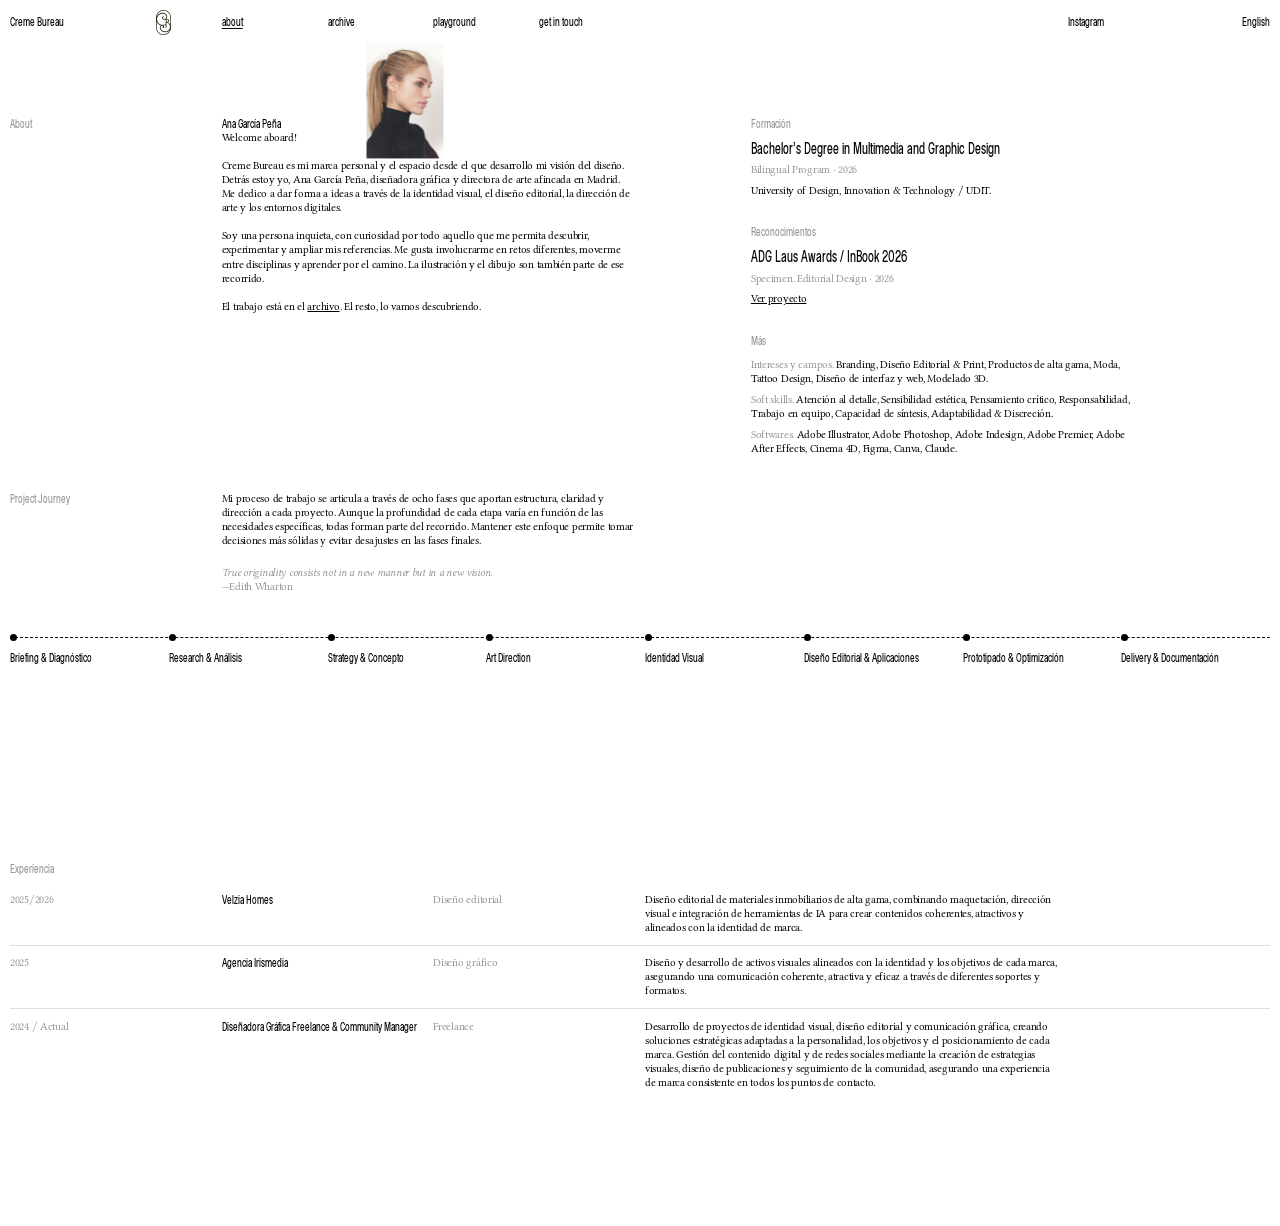
==== commit 87752367: "About: Formación y Experiencia desplegables en móvil Co-Authored-By: Claude Opus 5.5 <noreply@anthro" ====
--- a/about.html
+++ b/about.html
@@ -8,7 +8,7 @@
 <link rel="preconnect" href="https://fonts.googleapis.com">
 <link rel="preconnect" href="https://fonts.gstatic.com" crossorigin>
 <link rel="stylesheet" href="https://fonts.googleapis.com/css2?family=Cossette+Titre&family=Libertinus+Math&family=Libertinus+Serif:ital@1&display=swap">
-<link rel="stylesheet" href="css/estilo.css?v=202611250008">
+<link rel="stylesheet" href="css/estilo.css?v=202611250012">
 <link rel="icon" type="image/png" sizes="32x32" href="img/logo/favicon-contorno-oscuro-32.png">
 <link rel="icon" type="image/png" sizes="32x32" href="img/logo/favicon-contorno-oscuro-32.png" media="(prefers-color-scheme: light)">
 <link rel="icon" type="image/png" sizes="192x192" href="img/logo/icono-contorno-oscuro-192.png" media="(prefers-color-scheme: light)">
@@ -47,8 +47,8 @@
         <p>El trabajo está en el <a href="archive.html"><u>archivo</u></a>. El resto, lo vamos descubriendo.</p>
       </div>
       <aside class="lateral">
-        <div class="lateral__bloque">
-          <p class="lateral__et">Formación</p>
+        <div class="lateral__bloque plegable">
+          <p class="lateral__et plegable__boton">Formación</p>
           <p class="lateral__tit">Bachelor’s Degree in Multimedia and Graphic Design</p>
           <p class="suave">Bilingual Program · 2026</p>
           <p>University of Design, Innovation &amp; Technology / UDIT.</p>
@@ -128,8 +128,8 @@
       </ol>
     </section>
 
-    <section class="bloque reticula">
-      <p class="etiqueta">Experiencia</p>
+    <section class="bloque reticula plegable">
+      <p class="etiqueta plegable__boton">Experiencia</p>
     </section>
     <section class="reticula tabla-envoltura">
       <ol class="tabla">
@@ -172,8 +172,8 @@
         <p>The work is in the <a href="archive.html"><u>archive</u></a>. The rest, we’ll discover along the way.</p>
       </div>
       <aside class="lateral">
-        <div class="lateral__bloque">
-          <p class="lateral__et">Education</p>
+        <div class="lateral__bloque plegable">
+          <p class="lateral__et plegable__boton">Education</p>
           <p class="lateral__tit">Bachelor’s Degree in Multimedia and Graphic Design</p>
           <p class="suave">Bilingual Program · 2026</p>
           <p>University of Design, Innovation &amp; Technology / UDIT.</p>
@@ -253,8 +253,8 @@
       </ol>
     </section>
 
-    <section class="bloque reticula">
-      <p class="etiqueta">Experience</p>
+    <section class="bloque reticula plegable">
+      <p class="etiqueta plegable__boton">Experience</p>
     </section>
     <section class="reticula tabla-envoltura">
       <ol class="tabla">
@@ -289,7 +289,7 @@
 
 <figure class="flotante" aria-hidden="true"><img src="img/moi/ana.jpg" alt="" width="720" height="1080"></figure>
 
-<script src="js/cristal.js?v=202611250008"></script>
-<script src="js/flotante.js?v=202611250008"></script>
+<script src="js/cristal.js?v=202611250012"></script>
+<script src="js/flotante.js?v=202611250012"></script>
 </body>
 </html>
--- a/css/estilo.css
+++ b/css/estilo.css
@@ -1668,3 +1668,66 @@
     margin-top: 7vh;
   }
 }
+
+/* About en móvil: Formación y Experiencia como desplegables */
+@media (max-width: 40rem) {
+  .plegable__boton {
+    display: flex;
+    justify-content: space-between;
+    align-items: baseline;
+    gap: 1em;
+    cursor: pointer;
+    -webkit-tap-highlight-color: transparent;
+    user-select: none;
+  }
+
+  .plegable__boton::after {
+    content: "+";
+    font-family: var(--titulo);
+    font-size: 1.3em;
+    line-height: 1;
+    color: var(--tinta);
+    transition: transform 0.25s ease;
+  }
+
+  .plegable--abierto .plegable__boton::after {
+    transform: rotate(45deg);
+  }
+
+  .plegable__boton:focus-visible {
+    outline: 1px dashed var(--tinta);
+    outline-offset: 4px;
+  }
+
+  /* Experiencia es una etiqueta de la retícula: ocupa todo el ancho en móvil */
+  .bloque.plegable .plegable__boton {
+    grid-column: 1 / -1;
+  }
+
+  /* Cerrado: solo se ve el título */
+  .lateral__bloque.plegable:not(.plegable--abierto) > :not(.plegable__boton),
+  .bloque.plegable:not(.plegable--abierto) + .tabla-envoltura {
+    display: none;
+  }
+
+  .lateral__bloque.plegable:not(.plegable--abierto) .plegable__boton {
+    margin-bottom: 0;
+  }
+
+  /* Abierto: aparece con suavidad */
+  .lateral__bloque.plegable--abierto > :not(.plegable__boton),
+  .bloque.plegable--abierto + .tabla-envoltura {
+    animation: plegable-abrir 0.3s ease;
+  }
+}
+
+@keyframes plegable-abrir {
+  from { opacity: 0; transform: translateY(-4px); }
+  to   { opacity: 1; transform: none; }
+}
+
+@media (prefers-reduced-motion: reduce) {
+  .plegable__boton::after { transition: none; }
+  .lateral__bloque.plegable--abierto > :not(.plegable__boton),
+  .bloque.plegable--abierto + .tabla-envoltura { animation: none; }
+}
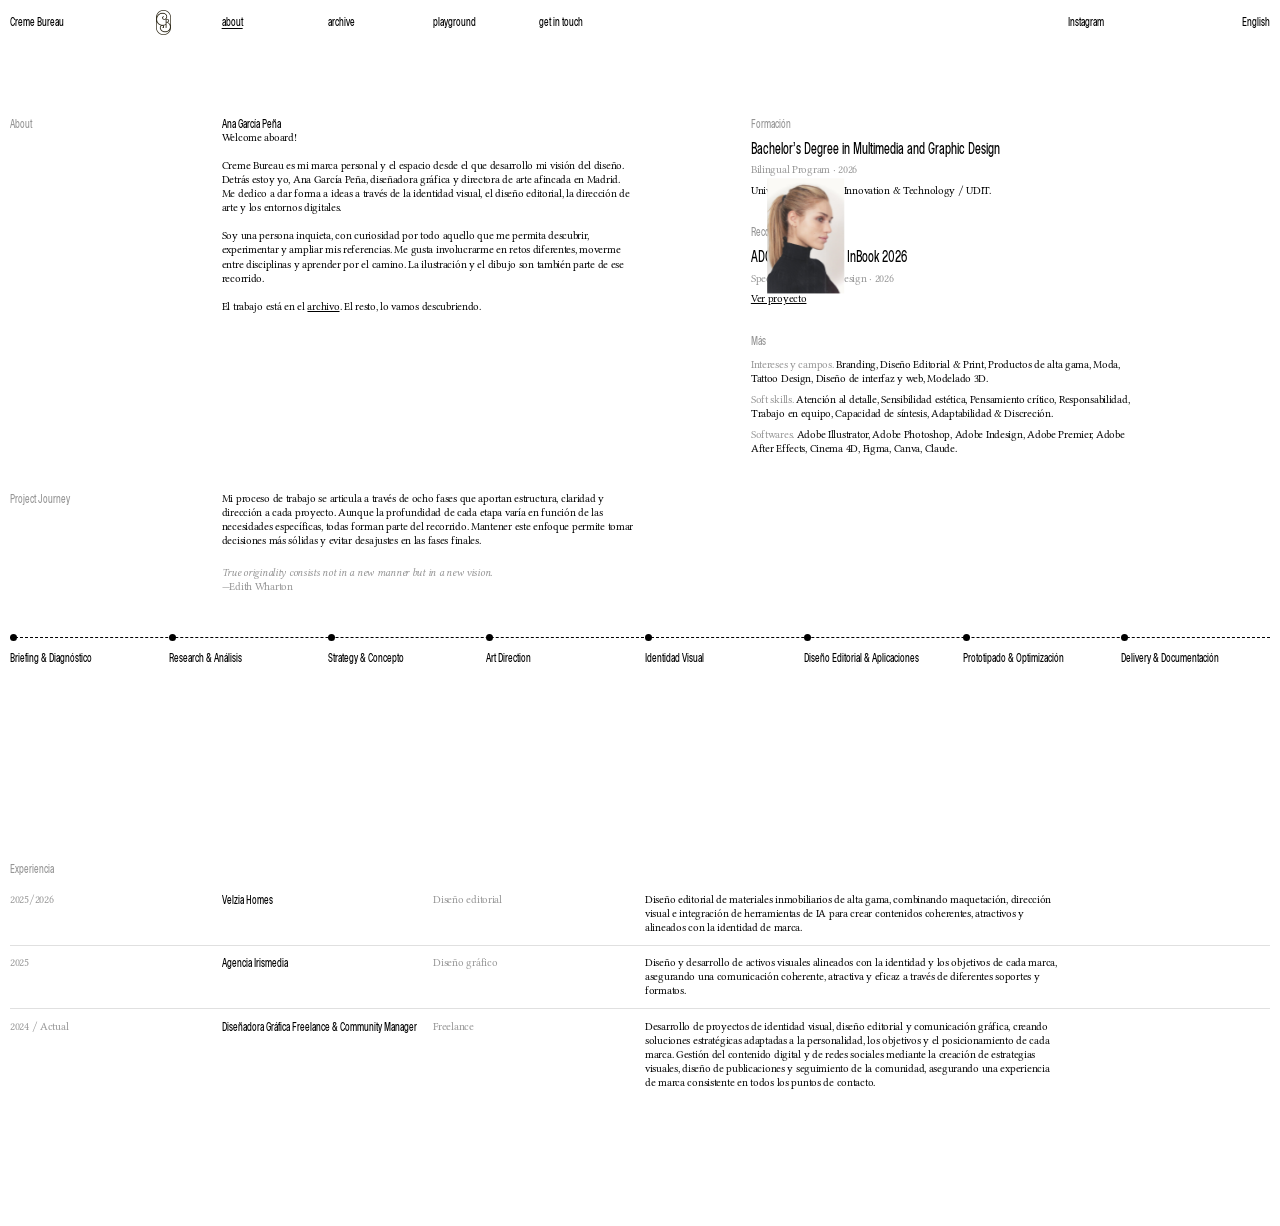
==== commit 3ca6c958: "About: cruz de los desplegables más grande Co-Authored-By: Claude Opus 5.5 <noreply@anthropic.com>" ====
--- a/about.html
+++ b/about.html
@@ -8,7 +8,7 @@
 <link rel="preconnect" href="https://fonts.googleapis.com">
 <link rel="preconnect" href="https://fonts.gstatic.com" crossorigin>
 <link rel="stylesheet" href="https://fonts.googleapis.com/css2?family=Cossette+Titre&family=Libertinus+Math&family=Libertinus+Serif:ital@1&display=swap">
-<link rel="stylesheet" href="css/estilo.css?v=202611250012">
+<link rel="stylesheet" href="css/estilo.css?v=202611250017">
 <link rel="icon" type="image/png" sizes="32x32" href="img/logo/favicon-contorno-oscuro-32.png">
 <link rel="icon" type="image/png" sizes="32x32" href="img/logo/favicon-contorno-oscuro-32.png" media="(prefers-color-scheme: light)">
 <link rel="icon" type="image/png" sizes="192x192" href="img/logo/icono-contorno-oscuro-192.png" media="(prefers-color-scheme: light)">
@@ -289,7 +289,7 @@
 
 <figure class="flotante" aria-hidden="true"><img src="img/moi/ana.jpg" alt="" width="720" height="1080"></figure>
 
-<script src="js/cristal.js?v=202611250012"></script>
-<script src="js/flotante.js?v=202611250012"></script>
+<script src="js/cristal.js?v=202611250017"></script>
+<script src="js/flotante.js?v=202611250017"></script>
 </body>
 </html>
--- a/css/estilo.css
+++ b/css/estilo.css
@@ -1684,8 +1684,9 @@
   .plegable__boton::after {
     content: "+";
     font-family: var(--titulo);
-    font-size: 1.3em;
-    line-height: 1;
+    font-size: 2.2em;
+    font-weight: 300;
+    line-height: 0.6;
     color: var(--tinta);
     transition: transform 0.25s ease;
   }
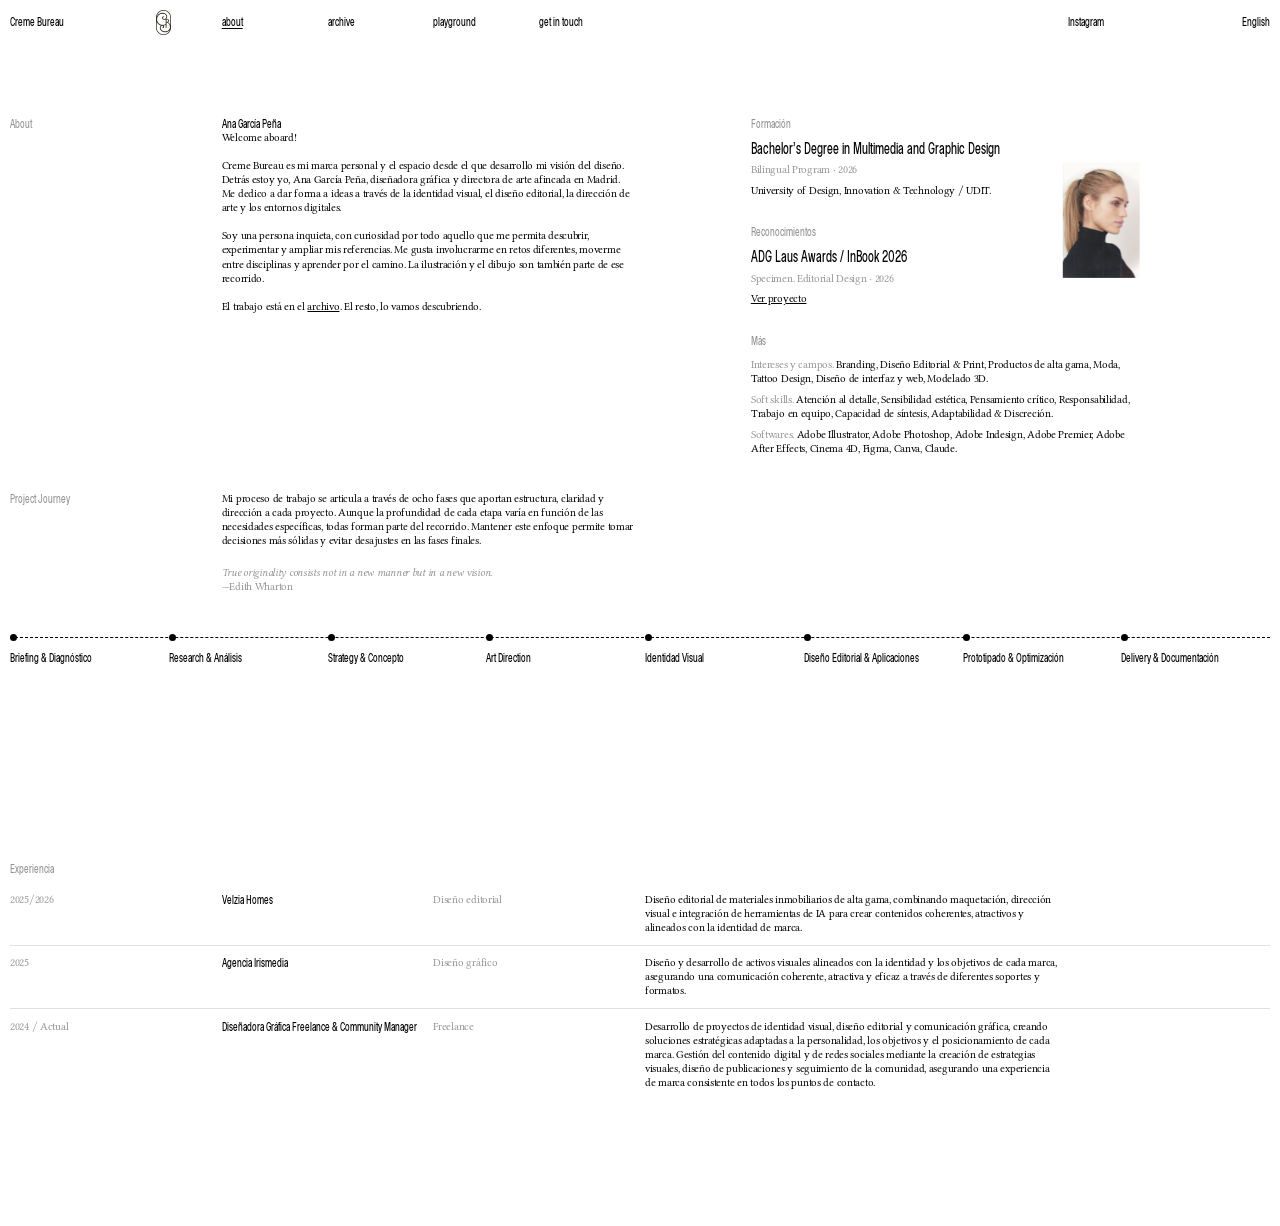
==== commit 10fc5088: "Contacto: más separación entre el correo y el formulario Co-Authored-By: Claude Opus 5.5 <noreply@an" ====
--- a/about.html
+++ b/about.html
@@ -8,7 +8,7 @@
 <link rel="preconnect" href="https://fonts.googleapis.com">
 <link rel="preconnect" href="https://fonts.gstatic.com" crossorigin>
 <link rel="stylesheet" href="https://fonts.googleapis.com/css2?family=Cossette+Titre&family=Libertinus+Math&family=Libertinus+Serif:ital@1&display=swap">
-<link rel="stylesheet" href="css/estilo.css?v=202611250017">
+<link rel="stylesheet" href="css/estilo.css?v=202611250020">
 <link rel="icon" type="image/png" sizes="32x32" href="img/logo/favicon-contorno-oscuro-32.png">
 <link rel="icon" type="image/png" sizes="32x32" href="img/logo/favicon-contorno-oscuro-32.png" media="(prefers-color-scheme: light)">
 <link rel="icon" type="image/png" sizes="192x192" href="img/logo/icono-contorno-oscuro-192.png" media="(prefers-color-scheme: light)">
@@ -289,7 +289,7 @@
 
 <figure class="flotante" aria-hidden="true"><img src="img/moi/ana.jpg" alt="" width="720" height="1080"></figure>
 
-<script src="js/cristal.js?v=202611250017"></script>
-<script src="js/flotante.js?v=202611250017"></script>
+<script src="js/cristal.js?v=202611250020"></script>
+<script src="js/flotante.js?v=202611250020"></script>
 </body>
 </html>
--- a/css/estilo.css
+++ b/css/estilo.css
@@ -1732,3 +1732,9 @@
   .lateral__bloque.plegable--abierto > :not(.plegable__boton),
   .bloque.plegable--abierto + .tabla-envoltura { animation: none; }
 }
+
+/* Contacto: aunque el enlace al PDF esté oculto, el formulario mantiene su separación del correo */
+.contacto-pdf[hidden] + .bloque,
+.contacto-pdf + .bloque {
+  margin-top: max(9vh, 3.5em);
+}
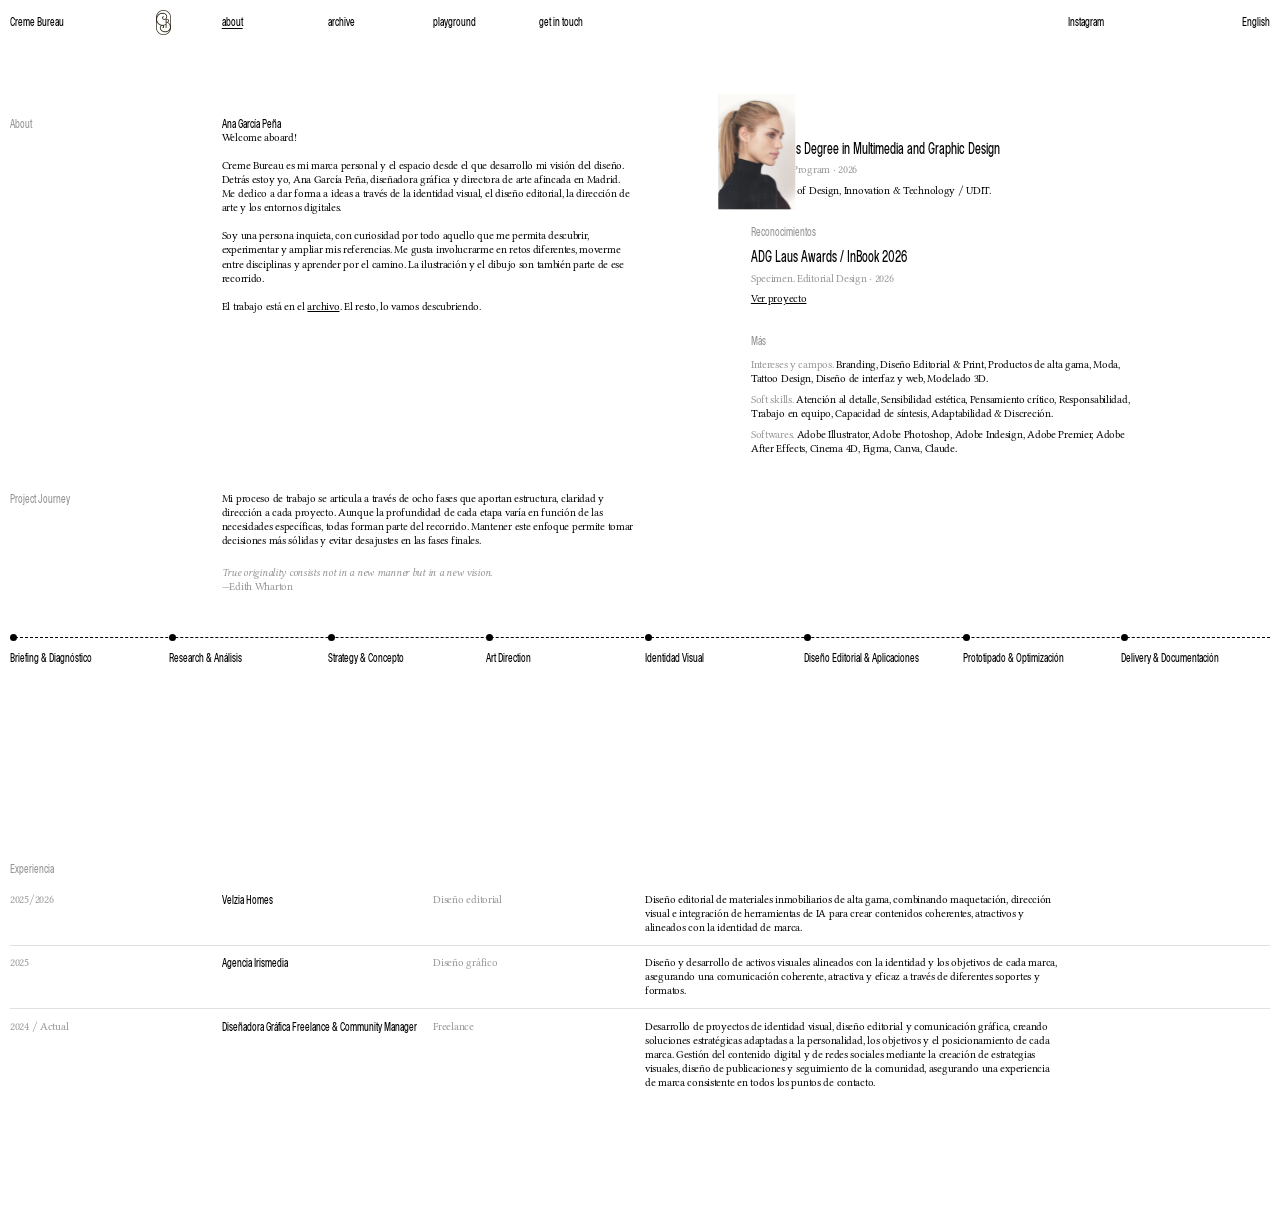
==== commit 8c750ad7: "Archive: líneas finas entre fotos y carrusel con más de 6 fotos Co-Authored-By: Claude Opus 5.5 <nor" ====
--- a/about.html
+++ b/about.html
@@ -8,7 +8,7 @@
 <link rel="preconnect" href="https://fonts.googleapis.com">
 <link rel="preconnect" href="https://fonts.gstatic.com" crossorigin>
 <link rel="stylesheet" href="https://fonts.googleapis.com/css2?family=Cossette+Titre&family=Libertinus+Math&family=Libertinus+Serif:ital@1&display=swap">
-<link rel="stylesheet" href="css/estilo.css?v=202611250020">
+<link rel="stylesheet" href="css/estilo.css?v=202611250253">
 <link rel="icon" type="image/png" sizes="32x32" href="img/logo/favicon-contorno-oscuro-32.png">
 <link rel="icon" type="image/png" sizes="32x32" href="img/logo/favicon-contorno-oscuro-32.png" media="(prefers-color-scheme: light)">
 <link rel="icon" type="image/png" sizes="192x192" href="img/logo/icono-contorno-oscuro-192.png" media="(prefers-color-scheme: light)">
@@ -289,7 +289,7 @@
 
 <figure class="flotante" aria-hidden="true"><img src="img/moi/ana.jpg" alt="" width="720" height="1080"></figure>
 
-<script src="js/cristal.js?v=202611250020"></script>
-<script src="js/flotante.js?v=202611250020"></script>
+<script src="js/cristal.js?v=202611250253"></script>
+<script src="js/flotante.js?v=202611250253"></script>
 </body>
 </html>
--- a/css/estilo.css
+++ b/css/estilo.css
@@ -1738,3 +1738,99 @@
 .contacto-pdf + .bloque {
   margin-top: max(9vh, 3.5em);
 }
+
+/* Archive: las fotos de cada proyecto se separan con una línea muy fina */
+.galeria {
+  column-gap: 0;
+  row-gap: 0;
+}
+
+.galeria__foto + .galeria__foto {
+  border-left: 1px solid var(--tinta);
+}
+
+/* Más de 6 fotos: la banda se convierte en un carrusel horizontal */
+.galeria--carrusel {
+  grid-template-columns: none;
+  grid-auto-flow: column;
+  grid-auto-columns: calc(100% / 6);
+  overflow-x: auto;
+  overscroll-behavior-x: contain;
+  scroll-snap-type: x mandatory;
+  scroll-behavior: smooth;
+  scrollbar-width: none;
+}
+
+.galeria--carrusel::-webkit-scrollbar {
+  display: none;
+}
+
+.galeria--carrusel .galeria__foto {
+  scroll-snap-align: start;
+}
+
+.galeria__controles {
+  grid-column: 3 / -1;
+  display: flex;
+  justify-content: flex-end;
+  align-items: baseline;
+  gap: 1.2em;
+  margin-top: 0.6em;
+  font-family: var(--titulo);
+  letter-spacing: 0;
+}
+
+.galeria__controles[hidden] {
+  display: none;
+}
+
+.galeria__cuenta {
+  color: var(--tinta-suave);
+  font-variant-numeric: tabular-nums;
+  margin-right: auto;
+}
+
+.galeria__flecha {
+  padding: 0.1em 0.2em;
+  font-family: var(--texto);
+  font-size: 1.4em;
+  line-height: 1;
+  color: var(--tinta);
+  background: none;
+  border: 0;
+  cursor: pointer;
+  transition: opacity 0.2s ease;
+}
+
+.galeria__flecha:disabled {
+  opacity: 0.2;
+  cursor: default;
+}
+
+@media (max-width: 40rem) {
+  /* Cuadrícula de 2 en móvil: línea vertical entre columnas y horizontal entre filas */
+  .galeria:not(.galeria--carrusel) .galeria__foto + .galeria__foto {
+    border-left: 0;
+  }
+
+  .galeria:not(.galeria--carrusel) .galeria__foto:nth-child(2n) {
+    border-left: 1px solid var(--tinta);
+  }
+
+  .galeria:not(.galeria--carrusel) .galeria__foto:nth-child(n+3) {
+    border-top: 1px solid var(--tinta);
+  }
+
+  /* Carrusel en móvil: dos fotos a la vista, se desliza con el dedo */
+  .galeria--carrusel {
+    grid-auto-columns: 50%;
+  }
+
+  .galeria__controles {
+    grid-column: 2 / -1;
+  }
+}
+
+@media (prefers-reduced-motion: reduce) {
+  .galeria--carrusel { scroll-behavior: auto; }
+}
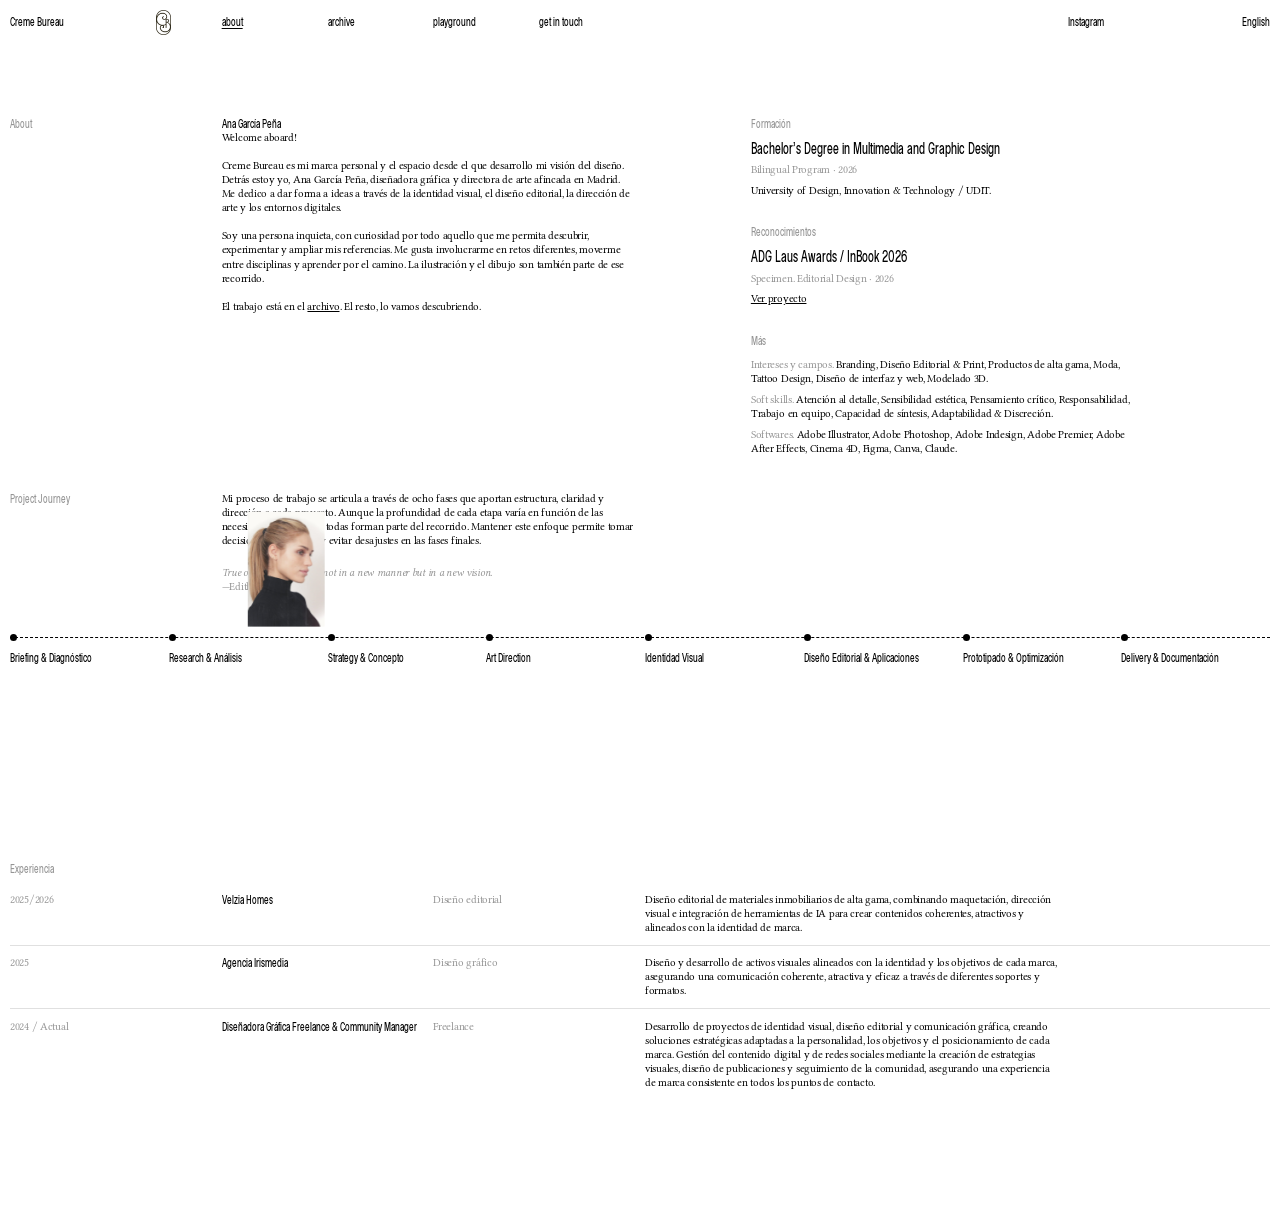
==== commit f91491c6: "Archive: separación fina del color del fondo entre fotos Co-Authored-By: Claude Opus 5.5 <noreply@an" ====
--- a/about.html
+++ b/about.html
@@ -8,7 +8,7 @@
 <link rel="preconnect" href="https://fonts.googleapis.com">
 <link rel="preconnect" href="https://fonts.gstatic.com" crossorigin>
 <link rel="stylesheet" href="https://fonts.googleapis.com/css2?family=Cossette+Titre&family=Libertinus+Math&family=Libertinus+Serif:ital@1&display=swap">
-<link rel="stylesheet" href="css/estilo.css?v=202611250253">
+<link rel="stylesheet" href="css/estilo.css?v=202611251409">
 <link rel="icon" type="image/png" sizes="32x32" href="img/logo/favicon-contorno-oscuro-32.png">
 <link rel="icon" type="image/png" sizes="32x32" href="img/logo/favicon-contorno-oscuro-32.png" media="(prefers-color-scheme: light)">
 <link rel="icon" type="image/png" sizes="192x192" href="img/logo/icono-contorno-oscuro-192.png" media="(prefers-color-scheme: light)">
@@ -289,7 +289,7 @@
 
 <figure class="flotante" aria-hidden="true"><img src="img/moi/ana.jpg" alt="" width="720" height="1080"></figure>
 
-<script src="js/cristal.js?v=202611250253"></script>
-<script src="js/flotante.js?v=202611250253"></script>
+<script src="js/cristal.js?v=202611251409"></script>
+<script src="js/flotante.js?v=202611251409"></script>
 </body>
 </html>
--- a/css/estilo.css
+++ b/css/estilo.css
@@ -1739,14 +1739,14 @@
   margin-top: max(9vh, 3.5em);
 }
 
-/* Archive: las fotos de cada proyecto se separan con una línea muy fina */
+/* Archive: las fotos de cada proyecto se separan con un hueco fino del color del fondo */
 .galeria {
   column-gap: 0;
   row-gap: 0;
 }
 
 .galeria__foto + .galeria__foto {
-  border-left: 1px solid var(--tinta);
+  border-left: 4px solid var(--papel);
 }
 
 /* Más de 6 fotos: la banda se convierte en un carrusel horizontal */
@@ -1814,11 +1814,11 @@
   }
 
   .galeria:not(.galeria--carrusel) .galeria__foto:nth-child(2n) {
-    border-left: 1px solid var(--tinta);
+    border-left: 4px solid var(--papel);
   }
 
   .galeria:not(.galeria--carrusel) .galeria__foto:nth-child(n+3) {
-    border-top: 1px solid var(--tinta);
+    border-top: 4px solid var(--papel);
   }
 
   /* Carrusel en móvil: dos fotos a la vista, se desliza con el dedo */
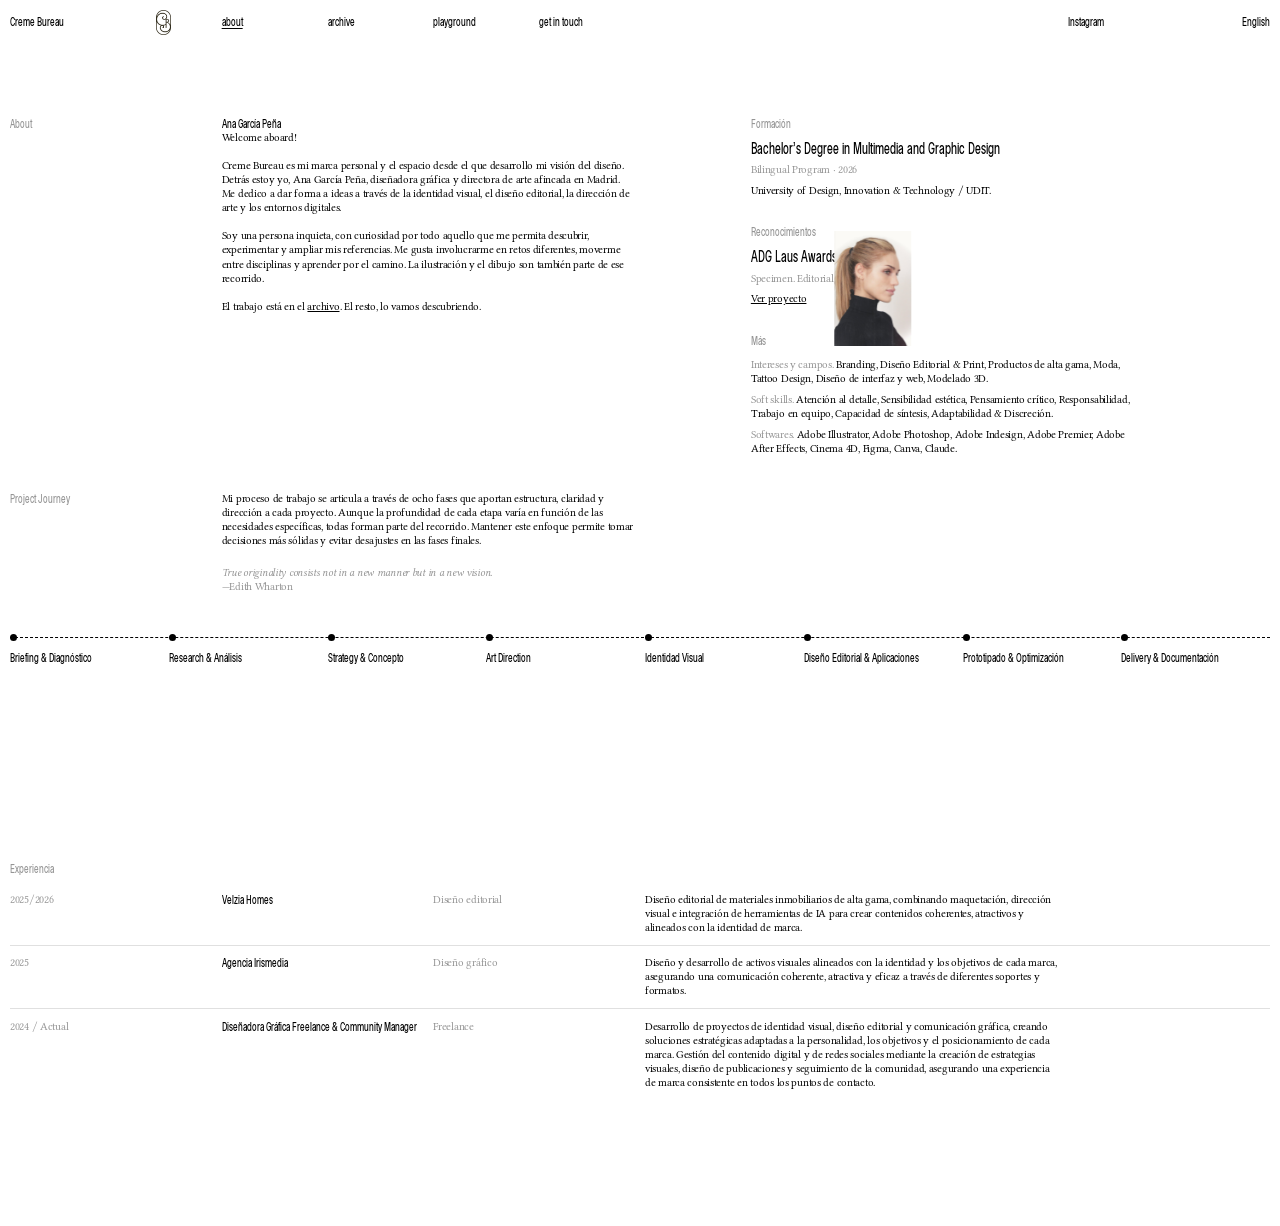
==== commit 86315145: "Archive: separación entre fotos un poco más estrecha (3px) Co-Authored-By: Claude Opus 5.5 <noreply@" ====
--- a/about.html
+++ b/about.html
@@ -8,7 +8,7 @@
 <link rel="preconnect" href="https://fonts.googleapis.com">
 <link rel="preconnect" href="https://fonts.gstatic.com" crossorigin>
 <link rel="stylesheet" href="https://fonts.googleapis.com/css2?family=Cossette+Titre&family=Libertinus+Math&family=Libertinus+Serif:ital@1&display=swap">
-<link rel="stylesheet" href="css/estilo.css?v=202611251409">
+<link rel="stylesheet" href="css/estilo.css?v=202611251553">
 <link rel="icon" type="image/png" sizes="32x32" href="img/logo/favicon-contorno-oscuro-32.png">
 <link rel="icon" type="image/png" sizes="32x32" href="img/logo/favicon-contorno-oscuro-32.png" media="(prefers-color-scheme: light)">
 <link rel="icon" type="image/png" sizes="192x192" href="img/logo/icono-contorno-oscuro-192.png" media="(prefers-color-scheme: light)">
@@ -289,7 +289,7 @@
 
 <figure class="flotante" aria-hidden="true"><img src="img/moi/ana.jpg" alt="" width="720" height="1080"></figure>
 
-<script src="js/cristal.js?v=202611251409"></script>
-<script src="js/flotante.js?v=202611251409"></script>
+<script src="js/cristal.js?v=202611251553"></script>
+<script src="js/flotante.js?v=202611251553"></script>
 </body>
 </html>
--- a/css/estilo.css
+++ b/css/estilo.css
@@ -1746,7 +1746,7 @@
 }
 
 .galeria__foto + .galeria__foto {
-  border-left: 4px solid var(--papel);
+  border-left: 3px solid var(--papel);
 }
 
 /* Más de 6 fotos: la banda se convierte en un carrusel horizontal */
@@ -1814,11 +1814,11 @@
   }
 
   .galeria:not(.galeria--carrusel) .galeria__foto:nth-child(2n) {
-    border-left: 4px solid var(--papel);
+    border-left: 3px solid var(--papel);
   }
 
   .galeria:not(.galeria--carrusel) .galeria__foto:nth-child(n+3) {
-    border-top: 4px solid var(--papel);
+    border-top: 3px solid var(--papel);
   }
 
   /* Carrusel en móvil: dos fotos a la vista, se desliza con el dedo */
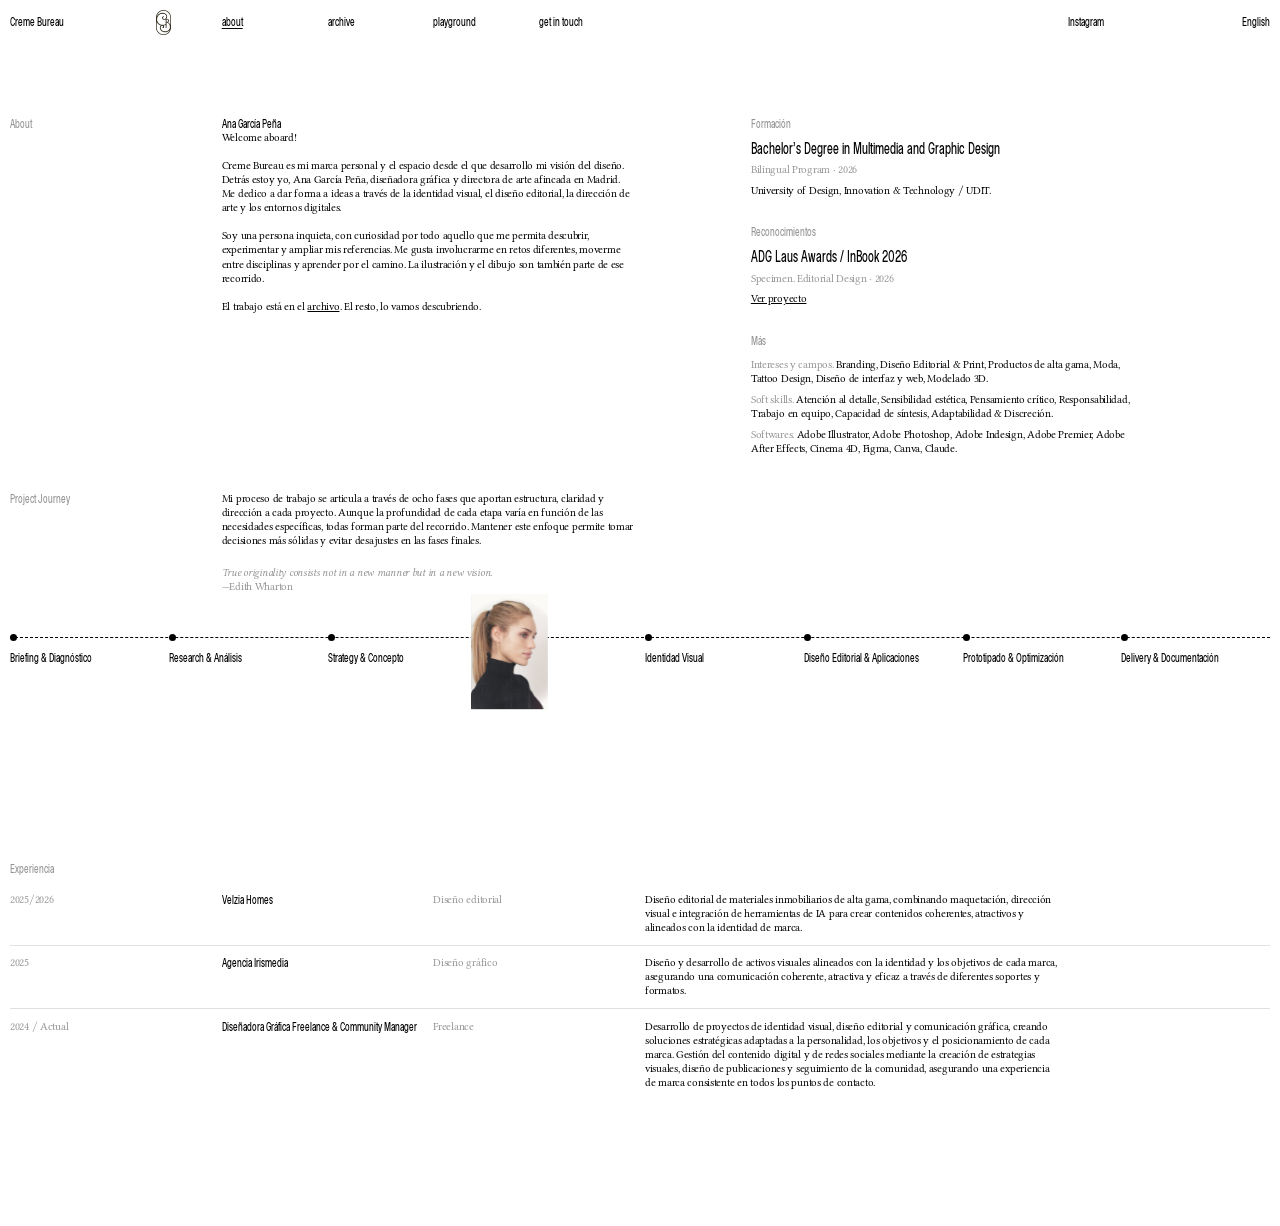
==== commit 360f21fa: "Archive: en móvil, pellizcar con dos dedos para agrandar o encoger las fotos abiertas Co-Authored-By" ====
--- a/about.html
+++ b/about.html
@@ -8,7 +8,7 @@
 <link rel="preconnect" href="https://fonts.googleapis.com">
 <link rel="preconnect" href="https://fonts.gstatic.com" crossorigin>
 <link rel="stylesheet" href="https://fonts.googleapis.com/css2?family=Cossette+Titre&family=Libertinus+Math&family=Libertinus+Serif:ital@1&display=swap">
-<link rel="stylesheet" href="css/estilo.css?v=202611251553">
+<link rel="stylesheet" href="css/estilo.css?v=202611251844">
 <link rel="icon" type="image/png" sizes="32x32" href="img/logo/favicon-contorno-oscuro-32.png">
 <link rel="icon" type="image/png" sizes="32x32" href="img/logo/favicon-contorno-oscuro-32.png" media="(prefers-color-scheme: light)">
 <link rel="icon" type="image/png" sizes="192x192" href="img/logo/icono-contorno-oscuro-192.png" media="(prefers-color-scheme: light)">
@@ -289,7 +289,7 @@
 
 <figure class="flotante" aria-hidden="true"><img src="img/moi/ana.jpg" alt="" width="720" height="1080"></figure>
 
-<script src="js/cristal.js?v=202611251553"></script>
-<script src="js/flotante.js?v=202611251553"></script>
+<script src="js/cristal.js?v=202611251844"></script>
+<script src="js/flotante.js?v=202611251844"></script>
 </body>
 </html>
